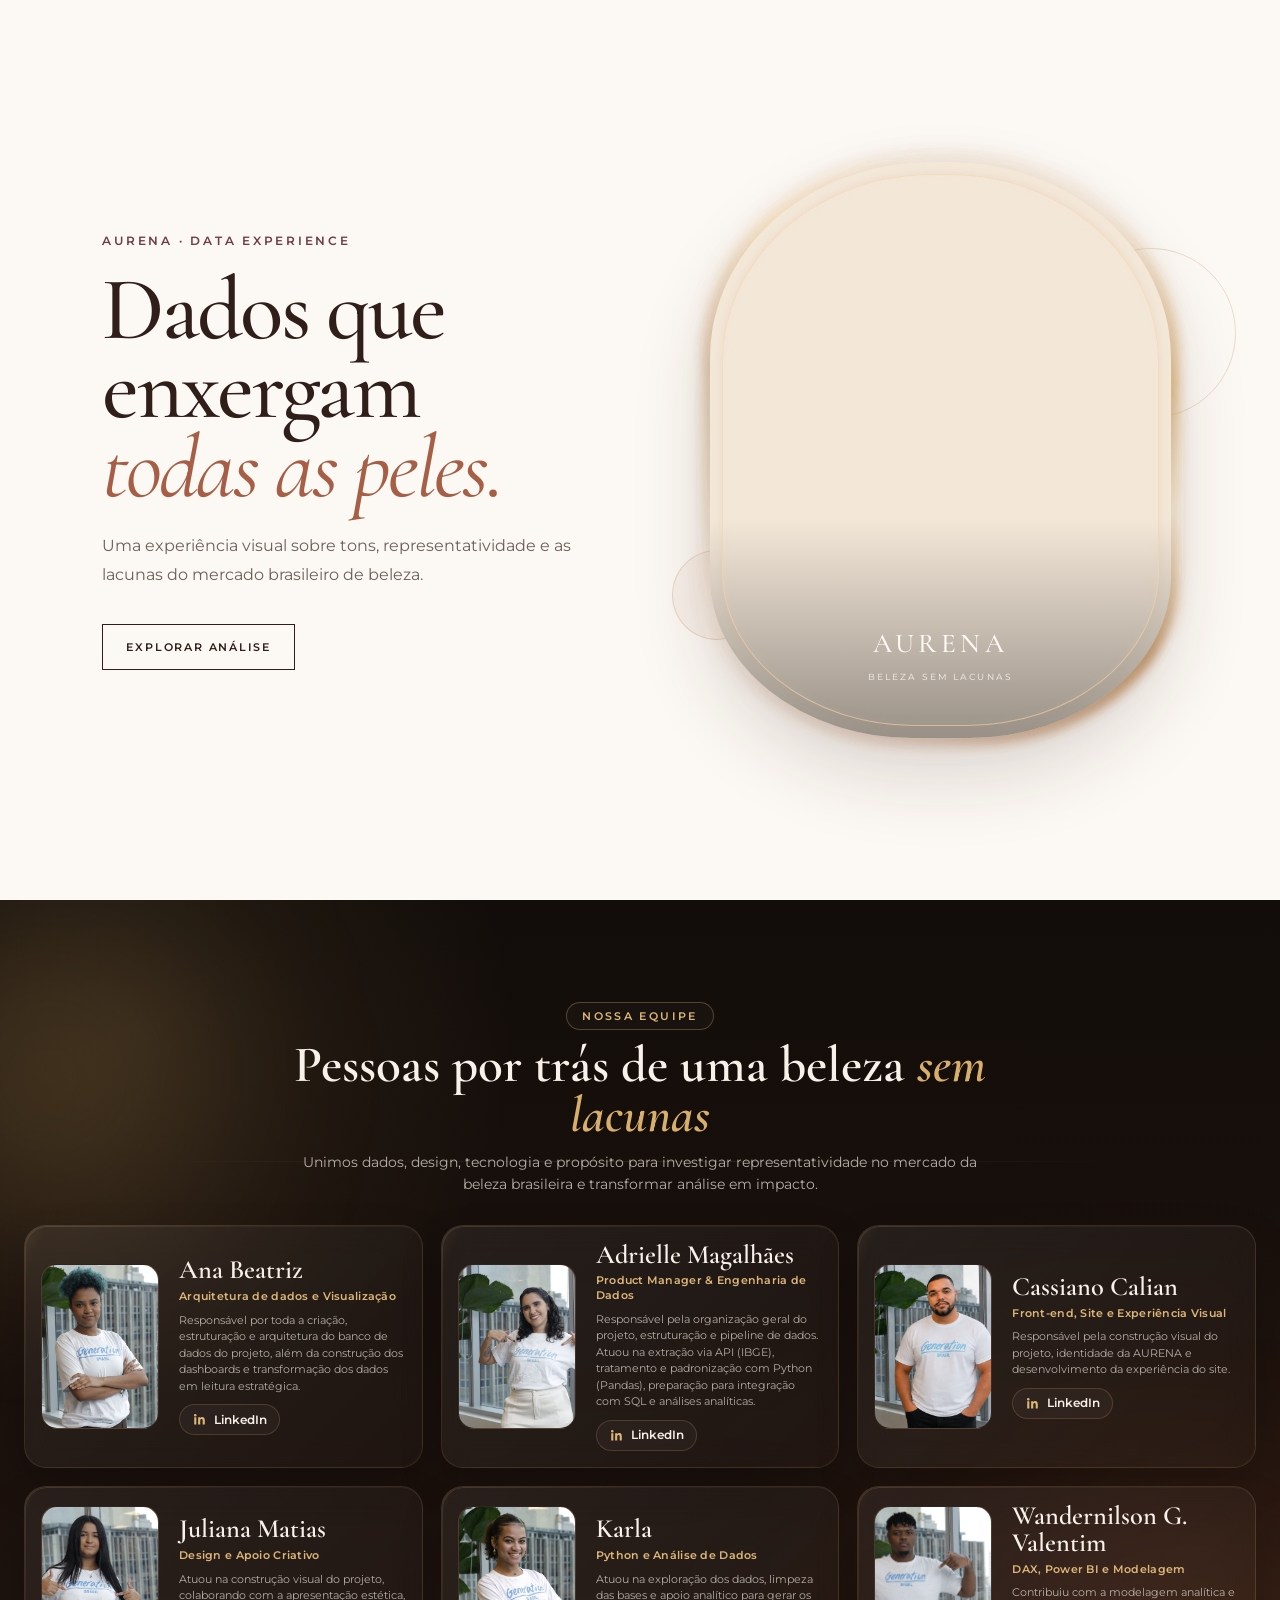
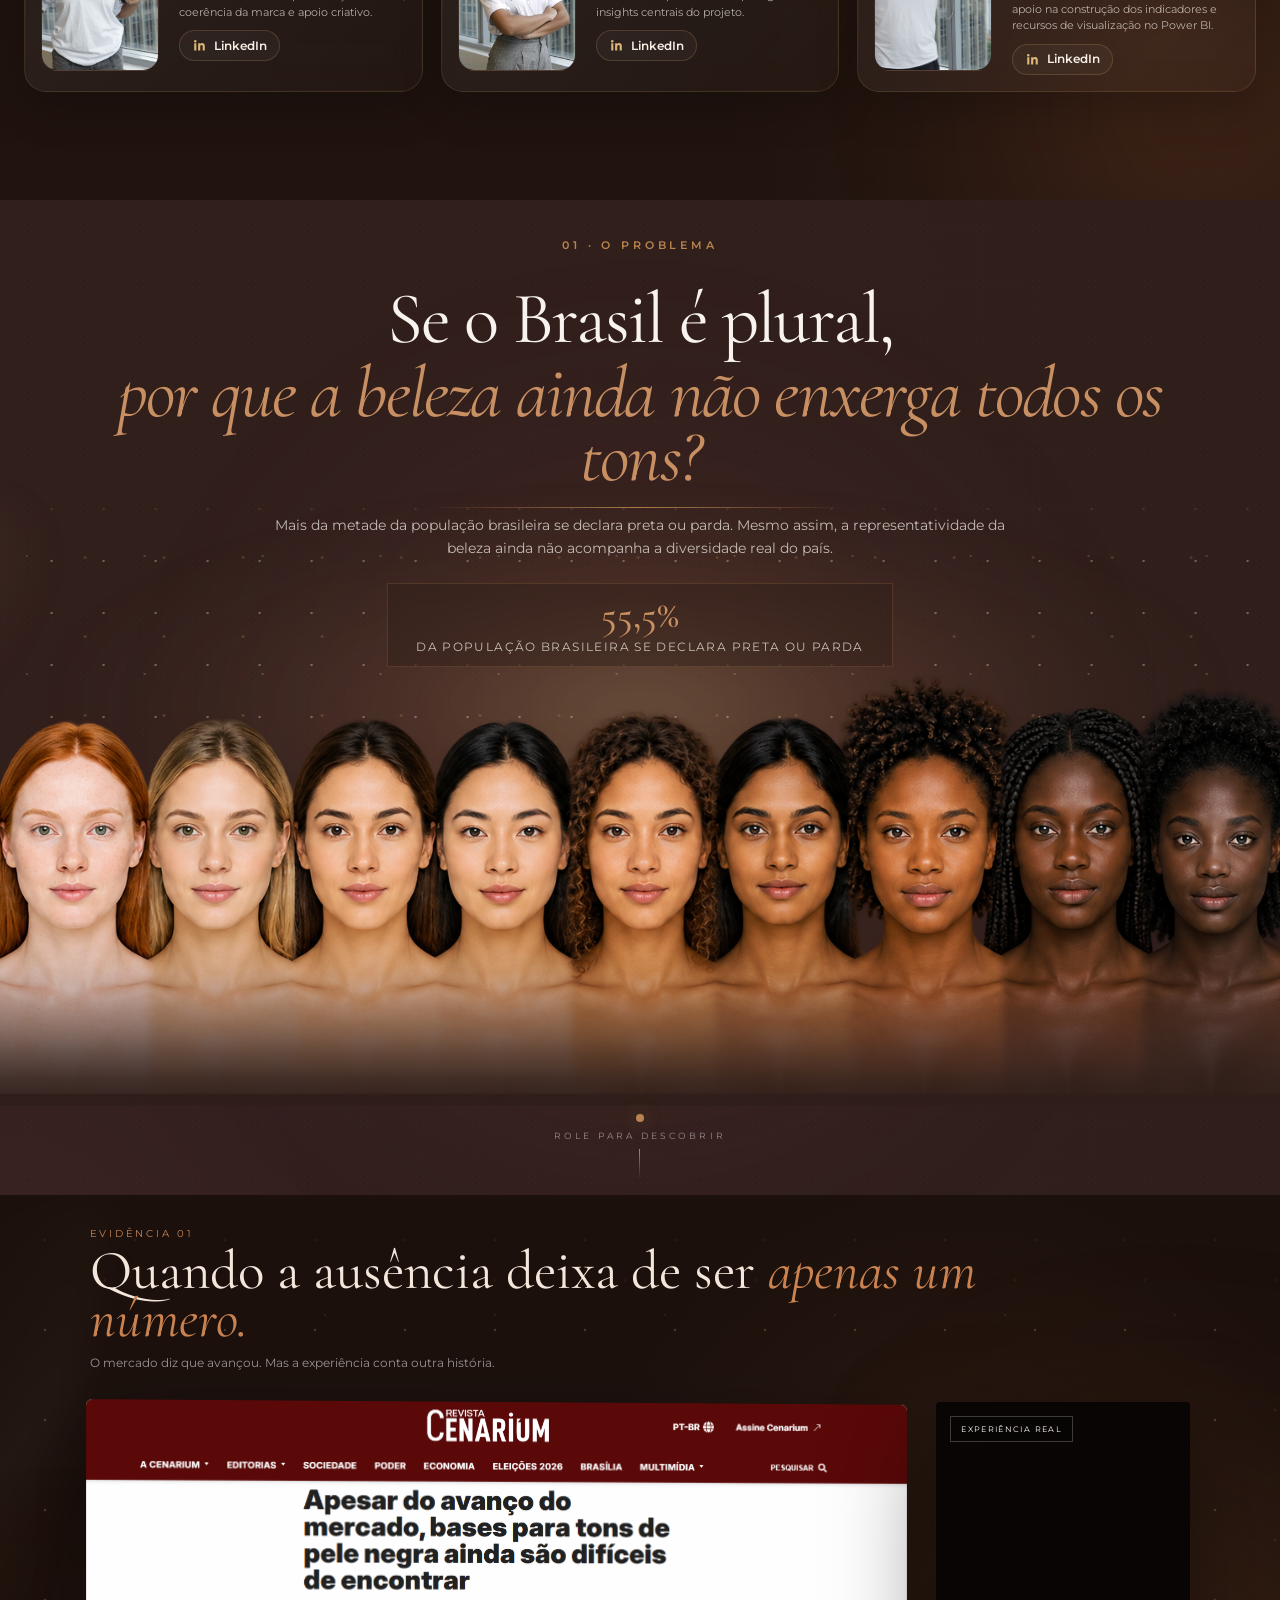
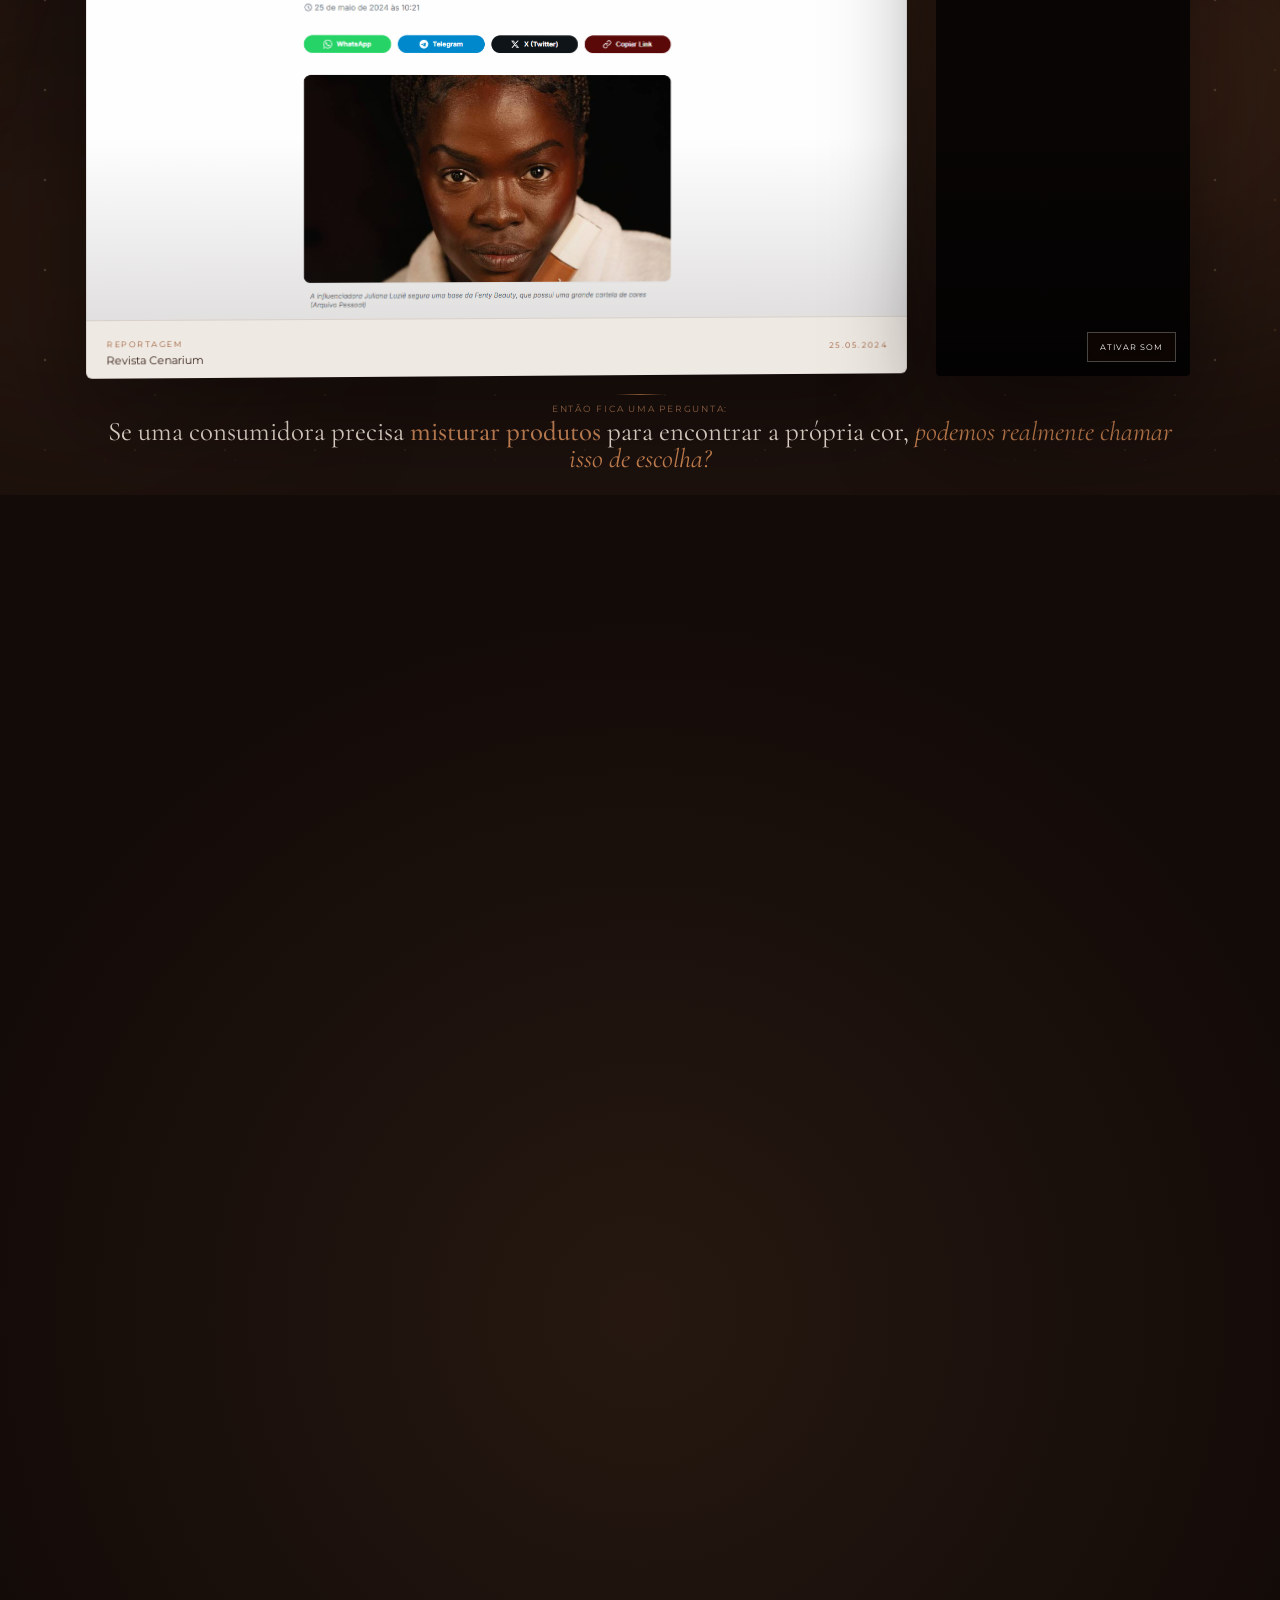
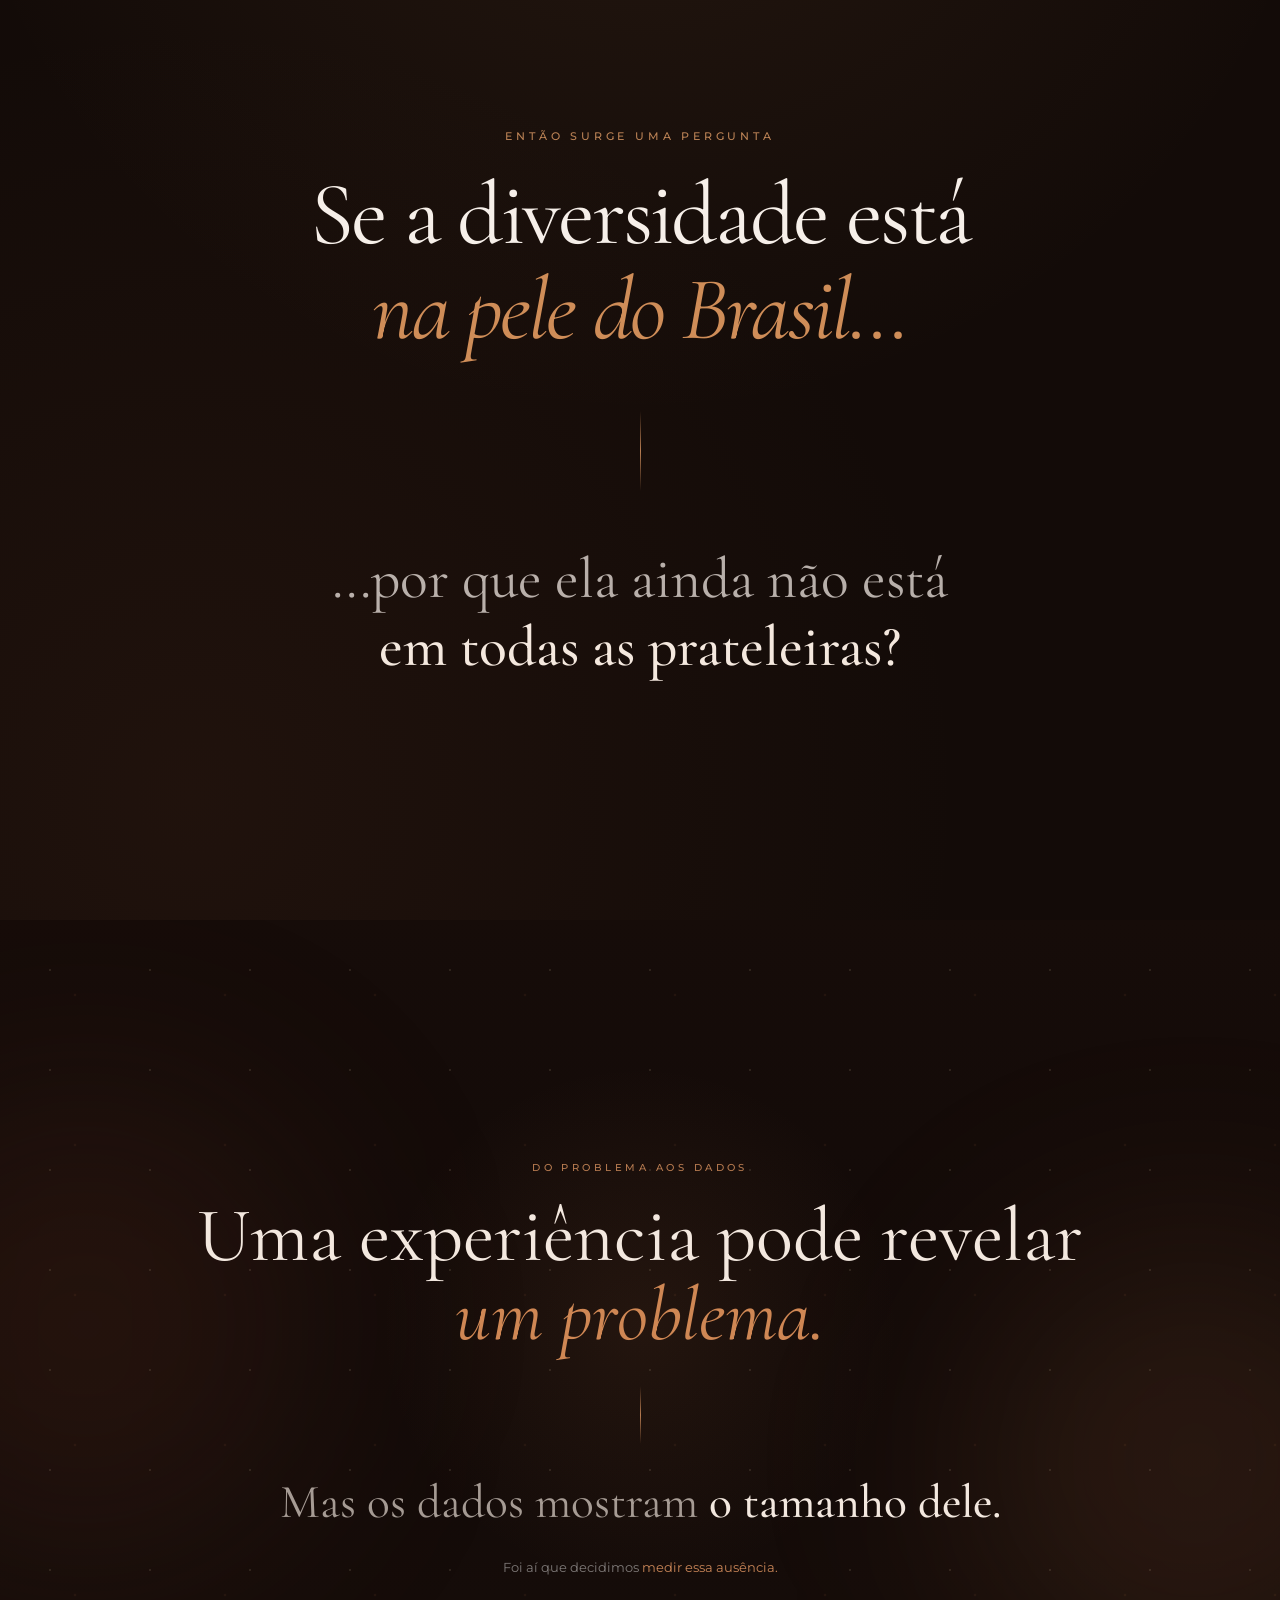
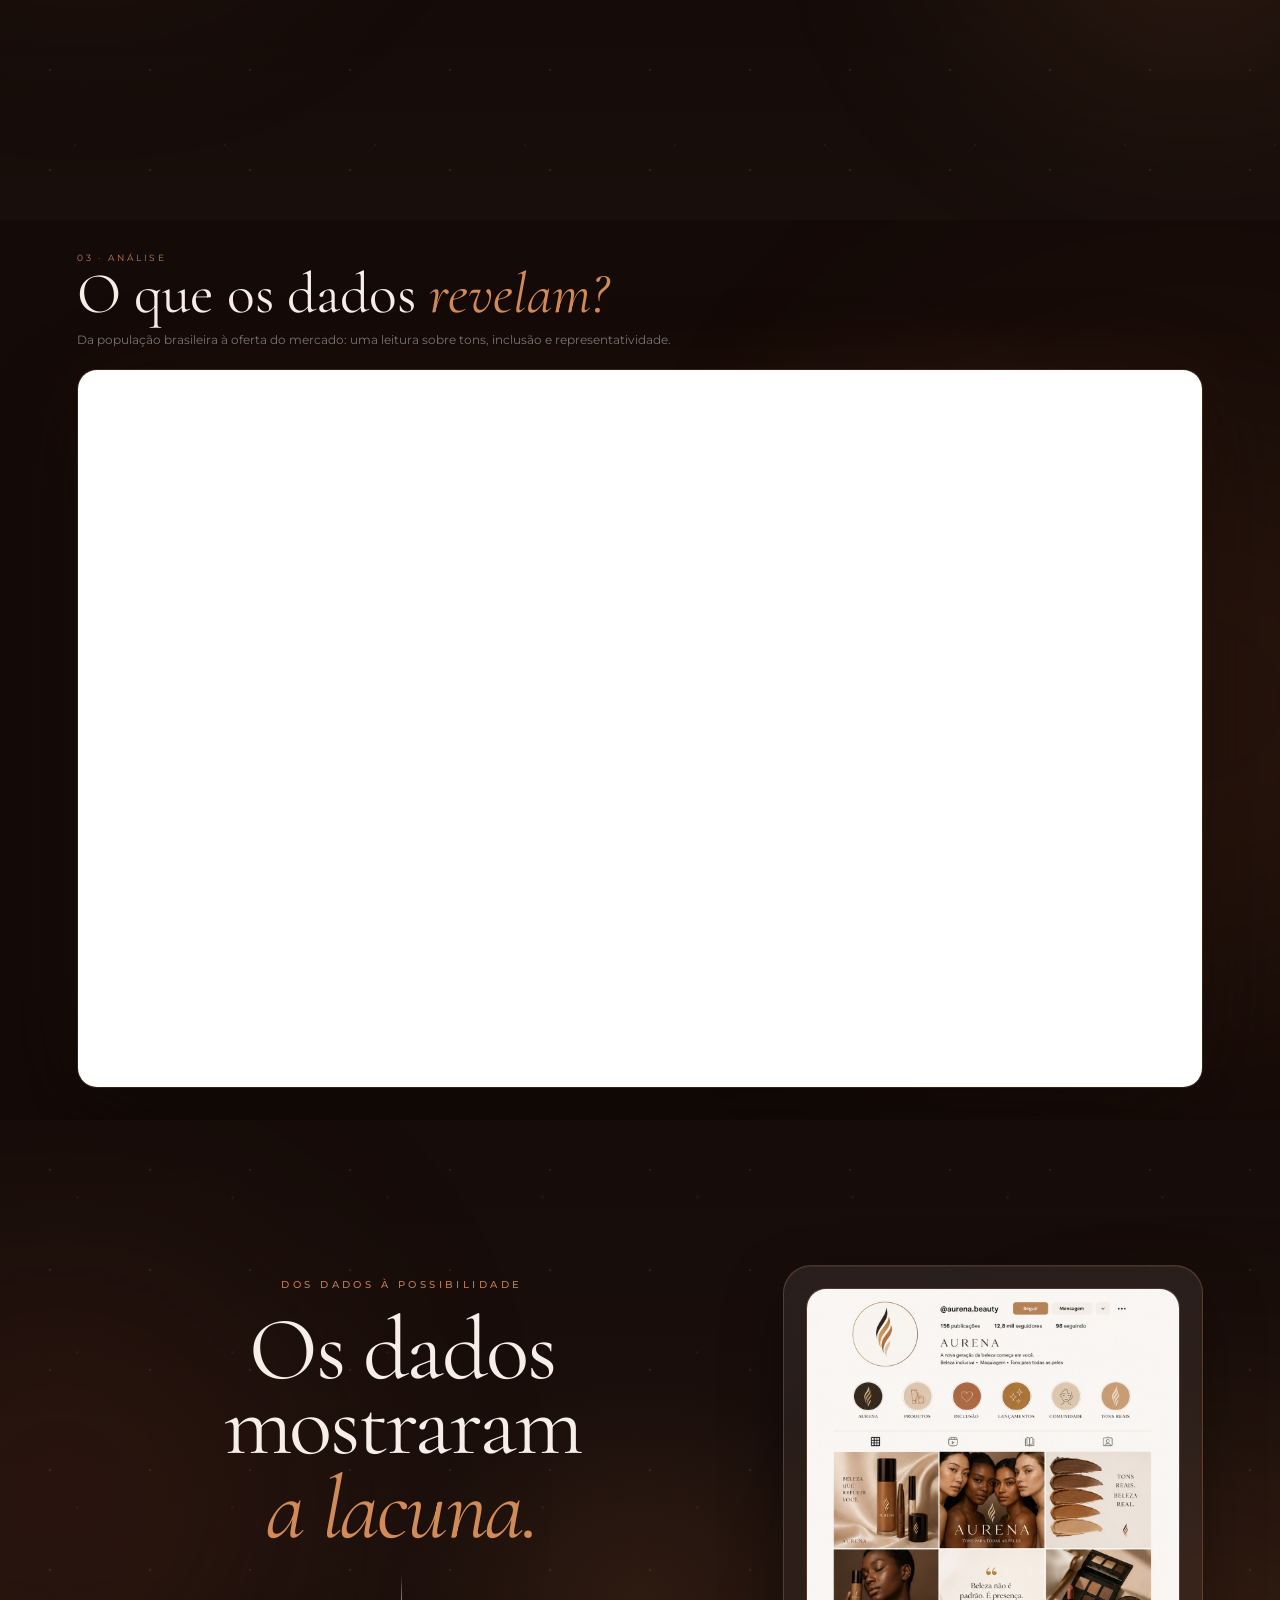
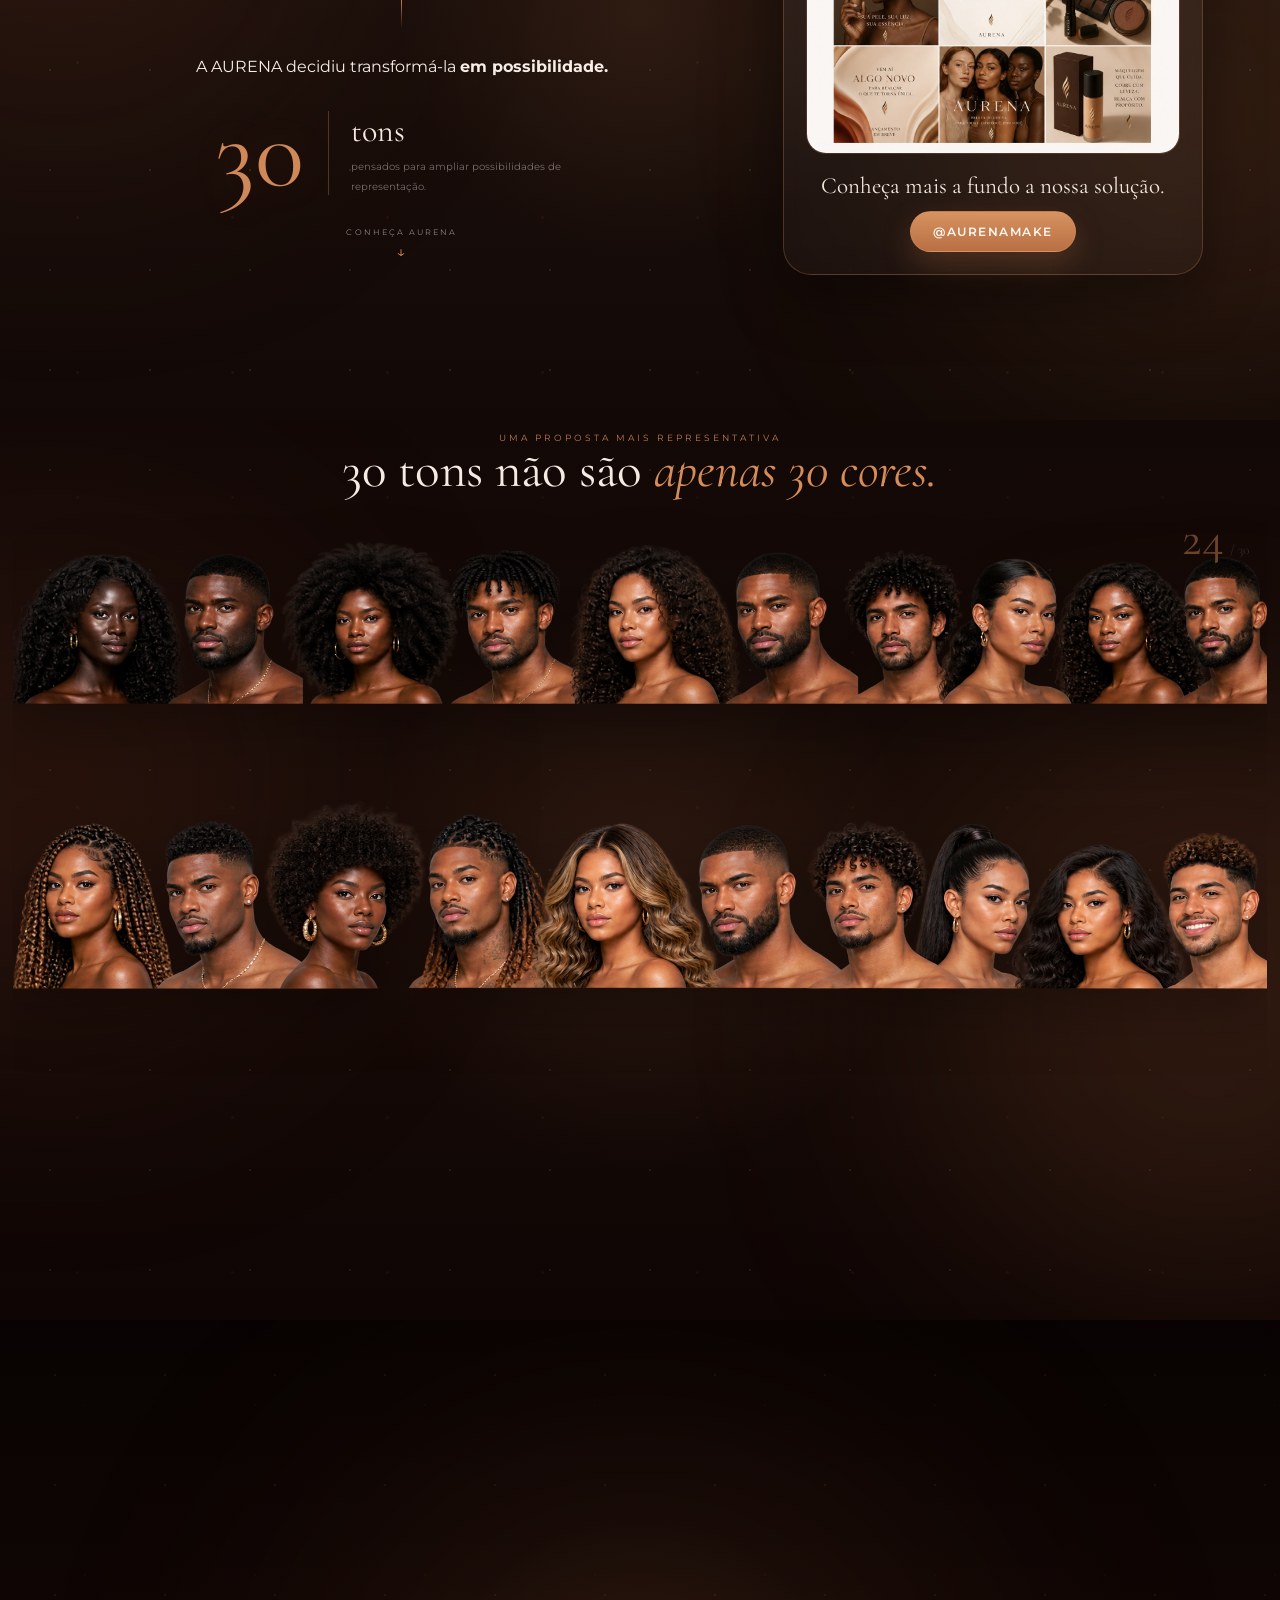
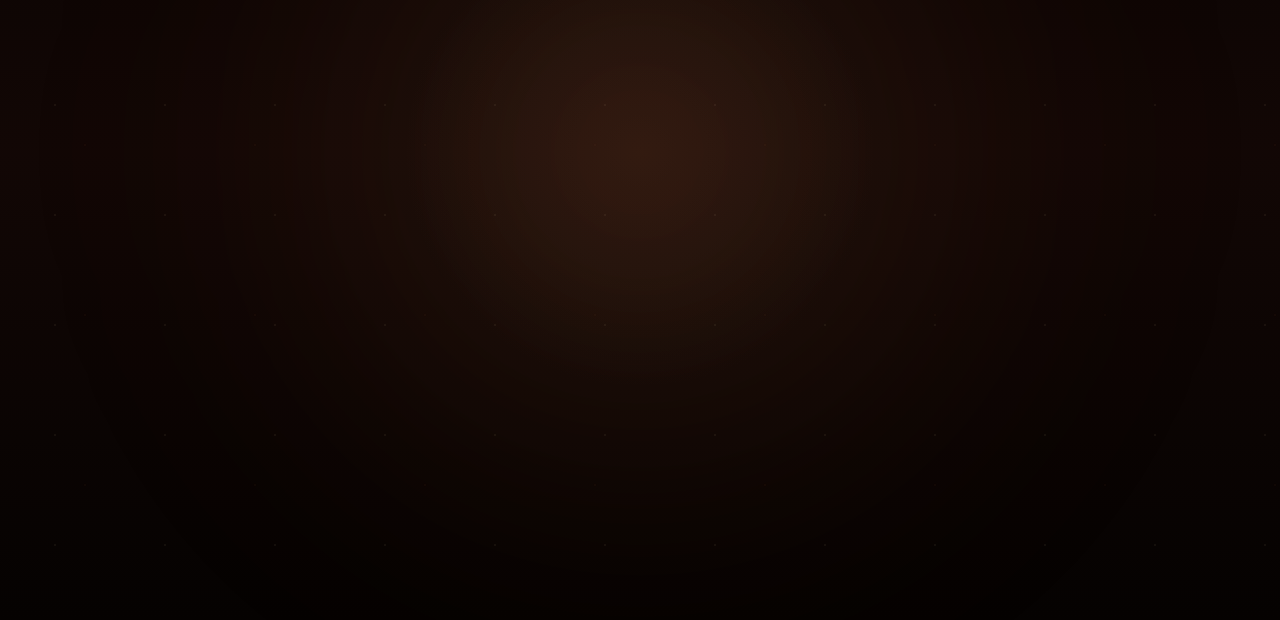
==== app/index.html @ 0f71aecf "feat: complete AURENA website with responsive layout and Power BI integration" ====
<!doctype html>
<html lang="pt-BR">
  <head>
    <meta charset="UTF-8" />
    <meta name="viewport" content="width=device-width, initial-scale=1.0" />

    <title>AURENA — Beleza sem Lacunas</title>

    <!-- FONTES -->
    <link rel="preconnect" href="https://fonts.googleapis.com" />
    <link rel="preconnect" href="https://fonts.gstatic.com" crossorigin />

    <link
      href="https://fonts.googleapis.com/css2?family=Cormorant+Garamond:wght@400;500;600;700&family=Montserrat:wght@300;400;500;600&display=swap"
      rel="stylesheet"
    />

    <!-- CSS -->
    <link rel="stylesheet" href="style.css" />
  </head>

  <body class="intro-lock">
    <!-- =========================================
       INTRODUÇÃO AURENA
       ========================================= -->

    <section class="intro" id="intro">
      <!-- Canvas responsável pelas partículas -->
      <canvas id="powderCanvas"></canvas>

      <!-- Luzes de fundo -->
      <div class="ambient ambient-one"></div>
      <div class="ambient ambient-two"></div>

      <!-- Pó compacto -->
      <div class="compact" id="compact">
        <div class="compact-ring"></div>

        <div class="powder-surface">
          <!-- Rachaduras -->
          <span class="crack crack-1"></span>
          <span class="crack crack-2"></span>
          <span class="crack crack-3"></span>
          <span class="crack crack-4"></span>
          <span class="crack crack-5"></span>
          <span class="crack crack-6"></span>
          <span class="crack crack-7"></span>
          <span class="crack crack-8"></span>
        </div>
      </div>

      <!-- Marca -->
      <div class="brand-reveal" id="brandReveal">
        <span class="brand-kicker"> BELEZA SEM LACUNAS </span>

        <h1 class="brand-name">AURENA</h1>

        <div class="brand-line"></div>

        <p class="brand-slogan">
          A nova geração da beleza começa em
          <strong>você.</strong>
        </p>
      </div>

      <!-- Texto inferior -->
      <p class="intro-hint" id="introHint">clique ou toque para revelar</p>

      <!-- Botão -->
      <button class="skip-intro" id="skipIntro" type="button">
        pular introdução
      </button>
    </section>

    <!-- =========================================
       PRÉVIA DA HOME
       ========================================= -->

    <main class="site-content">
      <section class="preview-hero">
        <!-- Texto -->
        <div class="preview-copy">
          <span class="preview-eyebrow"> AURENA · DATA EXPERIENCE </span>

          <h2>
            Dados que enxergam
            <em>todas as peles.</em>
          </h2>

          <p>
            Uma experiência visual sobre tons, representatividade e as lacunas
            do mercado brasileiro de beleza.
          </p>

          <a href="#projeto" class="preview-button"> explorar análise </a>
        </div>

        <!-- Elemento visual -->
        <!-- =========================================
     VÍDEO AURENA
========================================= -->

        <div class="aurena-video-container">
          <div class="aurena-video-frame">
            <video
              id="aurenaVideo"
              class="aurena-video"
              muted
              playsinline
              autoplay
              loop
              preload="metadata"
            >
              <source src="../assets/aurena-beauty.mp4" type="video/mp4" />
            </video>

            <!-- detalhe editorial -->

            <div class="video-gradient"></div>

            <!-- identificação discreta -->

            <div class="video-label">
              <span> AURENA </span>

              <small> BELEZA SEM LACUNAS </small>
            </div>
          </div>

          <!-- elemento decorativo -->

          <div class="video-circle video-circle-one"></div>

          <div class="video-circle video-circle-two"></div>
        </div>
      </section>

      <!-- =========================================
   EQUIPE AURENA
   ========================================= -->
      <section class="team-section" id="equipe">
        <div class="team-bg-glow team-bg-glow-1"></div>
        <div class="team-bg-glow team-bg-glow-2"></div>

        <div class="team-container">
          <div class="team-header">
            <span class="team-tag">NOSSA EQUIPE</span>
            <h2>
              Pessoas por trás de uma beleza
              <span>sem lacunas</span>
            </h2>
            <p>
              Unimos dados, design, tecnologia e propósito para investigar
              representatividade no mercado da beleza brasileira e transformar
              análise em impacto.
            </p>
          </div>

          <div class="team-grid">
            <!-- 1 -->
            <article class="team-card">
              <div class="team-photo-wrapper">
                <img
                  src="../assets/team/ana.jpg"
                  alt="Foto de Ana Beatriz"
                  class="team-photo"
                />
              </div>

              <div class="team-info">
                <h3>Ana Beatriz</h3>
                <span class="team-role"
                  >Arquitetura de dados e Visualização</span
                >
                <p>
                  Responsável por toda a criação, estruturação e arquitetura do
                  banco de dados do projeto, além da construção dos dashboards e
                  transformação dos dados em leitura estratégica.
                </p>

                <a
                  href="https://www.linkedin.com/in/anbez/"
                  target="_blank"
                  class="team-linkedin"
                >
                  <svg viewBox="0 0 24 24" aria-hidden="true">
                    <path
                      d="M6.94 8.5H3.56V20h3.38V8.5ZM5.25 3A2.06 2.06 0 0 0 3.19 5.06c0 1.13.92 2.06 2.06 2.06a2.06 2.06 0 1 0 0-4.12ZM20.44 12.74c0-3.27-1.74-4.79-4.06-4.79-1.87 0-2.71 1.03-3.18 1.75V8.5H9.81c.04.8 0 11.5 0 11.5h3.38v-6.42c0-.34.02-.68.13-.92.27-.68.88-1.38 1.9-1.38 1.34 0 1.88 1.02 1.88 2.52V20h3.38v-7.26Z"
                    />
                  </svg>
                  <span>LinkedIn</span>
                </a>
              </div>
            </article>

            <article class="team-card">
              <div class="team-photo-wrapper">
                <img
                  src="../assets/team/marcia.jpg"
                  alt="Foto de Adrielle"
                  class="team-photo"
                />
              </div>

              <div class="team-info">
                <h3>Adrielle Magalhães</h3>
                <span class="team-role"
                  >Product Manager & Engenharia de Dados</span
                >
                <p>
                  Responsável pela organização geral do projeto, estruturação e
                  pipeline de dados. Atuou na extração via API (IBGE),
                  tratamento e padronização com Python (Pandas), preparação para
                  integração com SQL e análises analíticas.
                </p>

                <a
                  href="https://www.linkedin.com/in/adriellermagalhaes/"
                  target="_blank"
                  class="team-linkedin"
                >
                  <svg viewBox="0 0 24 24" aria-hidden="true">
                    <path
                      d="M6.94 8.5H3.56V20h3.38V8.5ZM5.25 3A2.06 2.06 0 0 0 3.19 5.06c0 1.13.92 2.06 2.06 2.06a2.06 2.06 0 1 0 0-4.12ZM20.44 12.74c0-3.27-1.74-4.79-4.06-4.79-1.87 0-2.71 1.03-3.18 1.75V8.5H9.81c.04.8 0 11.5 0 11.5h3.38v-6.42c0-.34.02-.68.13-.92.27-.68.88-1.38 1.9-1.38 1.34 0 1.88 1.02 1.88 2.52V20h3.38v-7.26Z"
                    />
                  </svg>
                  <span>LinkedIn</span>
                </a>
              </div>
            </article>

            <!-- 2 -->
            <article class="team-card">
              <div class="team-photo-wrapper">
                <img
                  src="../assets/team/cassiano.jpg"
                  alt="Foto de Cassiano "
                  class="team-photo"
                />
              </div>

              <div class="team-info">
                <h3>Cassiano Calian</h3>
                <span class="team-role"
                  >Front-end, Site e Experiência Visual</span
                >
                <p>
                  Responsável pela construção visual do projeto, identidade da
                  AURENA e desenvolvimento da experiência do site.
                </p>

                <a
                  href="https://www.linkedin.com/in/cassianocalian/"
                  target="_blank"
                  class="team-linkedin"
                >
                  <svg viewBox="0 0 24 24" aria-hidden="true">
                    <path
                      d="M6.94 8.5H3.56V20h3.38V8.5ZM5.25 3A2.06 2.06 0 0 0 3.19 5.06c0 1.13.92 2.06 2.06 2.06a2.06 2.06 0 1 0 0-4.12ZM20.44 12.74c0-3.27-1.74-4.79-4.06-4.79-1.87 0-2.71 1.03-3.18 1.75V8.5H9.81c.04.8 0 11.5 0 11.5h3.38v-6.42c0-.34.02-.68.13-.92.27-.68.88-1.38 1.9-1.38 1.34 0 1.88 1.02 1.88 2.52V20h3.38v-7.26Z"
                    />
                  </svg>
                  <span>LinkedIn</span>
                </a>
              </div>
            </article>

            <!-- 4 -->
            <article class="team-card">
              <div class="team-photo-wrapper">
                <img
                  src="../assets/team/juliana.jpg"
                  alt="Foto de Juliana"
                  class="team-photo"
                />
              </div>

              <div class="team-info">
                <h3>Juliana Matias</h3>
                <span class="team-role">Design e Apoio Criativo</span>
                <p>
                  Atuou na construção visual do projeto, colaborando com a
                  apresentação estética, coerência da marca e apoio criativo.
                </p>

                <a
                  href="https://www.linkedin.com/in/juliana-matias/"
                  target="_blank"
                  class="team-linkedin"
                >
                  <svg viewBox="0 0 24 24" aria-hidden="true">
                    <path
                      d="M6.94 8.5H3.56V20h3.38V8.5ZM5.25 3A2.06 2.06 0 0 0 3.19 5.06c0 1.13.92 2.06 2.06 2.06a2.06 2.06 0 1 0 0-4.12ZM20.44 12.74c0-3.27-1.74-4.79-4.06-4.79-1.87 0-2.71 1.03-3.18 1.75V8.5H9.81c.04.8 0 11.5 0 11.5h3.38v-6.42c0-.34.02-.68.13-.92.27-.68.88-1.38 1.9-1.38 1.34 0 1.88 1.02 1.88 2.52V20h3.38v-7.26Z"
                    />
                  </svg>
                  <span>LinkedIn</span>
                </a>
              </div>
            </article>

            <!-- 5 -->
            <article class="team-card">
              <div class="team-photo-wrapper">
                <img
                  src="../assets/team/karla.jpg"
                  alt="Foto de Karla"
                  class="team-photo"
                />
              </div>

              <div class="team-info">
                <h3>Karla</h3>
                <span class="team-role">Python e Análise de Dados</span>
                <p>
                  Atuou na exploração dos dados, limpeza das bases e apoio
                  analítico para gerar os insights centrais do projeto.
                </p>

                <a
                  href="https://www.linkedin.com/in/karla-maria-m-b86157215/"
                  target="_blank"
                  class="team-linkedin"
                >
                  <svg viewBox="0 0 24 24" aria-hidden="true">
                    <path
                      d="M6.94 8.5H3.56V20h3.38V8.5ZM5.25 3A2.06 2.06 0 0 0 3.19 5.06c0 1.13.92 2.06 2.06 2.06a2.06 2.06 0 1 0 0-4.12ZM20.44 12.74c0-3.27-1.74-4.79-4.06-4.79-1.87 0-2.71 1.03-3.18 1.75V8.5H9.81c.04.8 0 11.5 0 11.5h3.38v-6.42c0-.34.02-.68.13-.92.27-.68.88-1.38 1.9-1.38 1.34 0 1.88 1.02 1.88 2.52V20h3.38v-7.26Z"
                    />
                  </svg>
                  <span>LinkedIn</span>
                </a>
              </div>
            </article>

            <!-- 6 -->
            <article class="team-card">
              <div class="team-photo-wrapper">
                <img
                  src="../assets/team/wandernilson.jpg"
                  alt="Foto de Wandernilson"
                  class="team-photo"
                />
              </div>

              <div class="team-info">
                <h3>Wandernilson G. Valentim</h3>
                <span class="team-role">DAX, Power BI e Modelagem</span>
                <p>
                  Contribuiu com a modelagem analítica e apoio na construção dos
                  indicadores e recursos de visualização no Power BI.
                </p>

                <a
                  href="https://www.linkedin.com/in/wandernilsongv/"
                  target="_blank"
                  class="team-linkedin"
                >
                  <svg viewBox="0 0 24 24" aria-hidden="true">
                    <path
                      d="M6.94 8.5H3.56V20h3.38V8.5ZM5.25 3A2.06 2.06 0 0 0 3.19 5.06c0 1.13.92 2.06 2.06 2.06a2.06 2.06 0 1 0 0-4.12ZM20.44 12.74c0-3.27-1.74-4.79-4.06-4.79-1.87 0-2.71 1.03-3.18 1.75V8.5H9.81c.04.8 0 11.5 0 11.5h3.38v-6.42c0-.34.02-.68.13-.92.27-.68.88-1.38 1.9-1.38 1.34 0 1.88 1.02 1.88 2.52V20h3.38v-7.26Z"
                    />
                  </svg>
                  <span>LinkedIn</span>
                </a>
              </div>
            </article>
          </div>
        </div>
      </section>

      <!-- =====================================================
     O PROBLEMA
===================================================== -->

      <section class="problem-section" id="projeto">
        <!-- luzes decorativas -->
        <div class="problem-light problem-light-one"></div>
        <div class="problem-light problem-light-two"></div>

        <!-- primeira tela -->
        <div class="problem-intro reveal-problem">
          <span class="problem-eyebrow"> 01 · O PROBLEMA </span>

          <h2 class="problem-question">
            Se o Brasil é plural,
            <em>por que a beleza ainda não enxerga todos os tons?</em>
          </h2>

          <p class="problem-description">
            Mais da metade da população brasileira se declara preta ou parda.
            Mesmo assim, a representatividade da beleza ainda não acompanha a
            diversidade real do país.
          </p>

          <div class="problem-mini-stat hero-55-card">
            <strong>55,5%</strong>
            <span>da população brasileira se declara preta ou parda</span>
          </div>
          <div class="problem-people">
            <!-- AURA DOURADA ATRÁS DAS MODELOS -->
            <div class="people-luxury-aura" aria-hidden="true"></div>

            <!-- PARTÍCULAS DE PÓ DE MAQUIAGEM -->
            <div class="people-makeup-dust" aria-hidden="true"></div>

            <img
              src="../assets/diversidade-mulheres.png"
              alt="Diversidade de tons de pele"
            />

            <div class="problem-people-fade" aria-hidden="true"></div>
          </div>

          <div class="scroll-indicator">
            <span>ROLE PARA DESCOBRIR</span>

            <div class="scroll-line"></div>
          </div>
        </div>

        <!-- =====================================================
     EVIDÊNCIA - REPORTAGEM + VÍDEO
====================================================== -->

        <section class="evidencia" id="evidencia">
          <div class="evidencia-luz evidencia-luz-1"></div>
          <div class="evidencia-luz evidencia-luz-2"></div>
          <div class="evidencia-powder" aria-hidden="true"></div>
          <div class="evidencia-shimmer" aria-hidden="true"></div>

          <div class="evidencia-container">
            <!-- CABEÇALHO -->
            <header class="evidencia-header evidencia-reveal">
              <span class="evidencia-numero"> EVIDÊNCIA 01 </span>

              <h2>
                Quando a ausência deixa de ser
                <span>apenas um número.</span>
              </h2>

              <p>
                O mercado diz que avançou. Mas a experiência conta outra
                história.
              </p>
            </header>

            <!-- CONTEÚDO PRINCIPAL -->
            <div class="evidencia-grid evidencia-reveal">
              <!-- REPORTAGEM -->
              <a
                class="reportagem-card"
                href="https://revistacenarium.com.br/apesar-do-avanco-do-mercado-bases-para-tons-de-pele-negra-ainda-sao-dificeis-de-encontrar/"
                target="_blank"
                rel="noopener noreferrer"
              >
                <div class="reportagem-imagem">
                  <img
                    src="../assets/reportagem-cenarium.webp"
                    alt="Reportagem sobre dificuldade em encontrar bases para tons de pele negra"
                  />

                  <div class="reportagem-overlay"></div>
                </div>

                <div class="reportagem-info">
                  <div>
                    <span>REPORTAGEM</span>

                    <p>Revista Cenarium</p>
                  </div>

                  <span class="reportagem-data"> 25.05.2024 </span>
                </div>
              </a>

              <!-- VÍDEO -->
              <div class="video-evidencia-card">
                <video
                  id="videoEvidencia"
                  muted
                  playsinline
                  loop
                  preload="metadata"
                >
                  <source
                    src="../assets/reel-youthforia.mp4"
                    type="video/mp4"
                  />
                </video>

                <div class="video-etiqueta">EXPERIÊNCIA REAL</div>

                <button class="video-som" id="videoSom" type="button">
                  ATIVAR SOM
                </button>
              </div>
            </div>

            <!-- FRASE IMPACTO -->
            <div class="evidencia-impacto evidencia-reveal">
              <div class="linha-impacto"></div>

              <p class="impacto-pequeno">Então fica uma pergunta:</p>

              <blockquote>
                Se uma consumidora precisa
                <strong>misturar produtos</strong>
                para encontrar a própria cor,

                <span> podemos realmente chamar isso de escolha? </span>
              </blockquote>
            </div>
          </div>
        </section>

        <!-- ==================================================
     AURENA — DO CENSO AO MERCADO
================================================== -->

        <section class="aurena-story" id="aurenaStory">
          <!-- ==========================================
         01 — PERGUNTA ANTES DO VÍDEO
    =========================================== -->
          <!--

          *<div class="aurena-story__intro">
            <span class="aurena-story__eyebrow">
              DADOS QUE CONTAM UMA HISTÓRIA
            </span>

            <h2>
              Mas o que esses
              <strong>55,5%</strong>
              realmente representam?
            </h2>

            <p>
              Antes de olhar para o mercado, precisamos olhar para o Brasil.
            </p>
          </div>

          <!-- ==========================================
         02 — VÍDEO OFICIAL IBGE
         COMEÇA: 0:23
         TERMINA: 0:44
    =========================================== -->

          <div class="aurena-story__video-area">
            <div class="aurena-story__video-glow"></div>

            <div class="aurena-story__video">
              <video
                id="videoIbge"
                class="video-ibge"
                muted
                playsinline
                preload="auto"
                loop
              >
                <source
                  src="../assets/ibge-136-cores-trecho.mp4"
                  type="video/mp4"
                />

                Seu navegador não suporta reprodução de vídeo.
              </video>
            </div>

            <div class="aurena-story__source">
              <span></span>

              REPORTAGEM · SP1 / G1 · DADOS DO IBGE

              <span></span>
            </div>
          </div>

          <!-- ==========================================
         03 — PERGUNTA DE IMPACTO
    =========================================== -->

          <div class="aurena-story__impact">
            <span class="aurena-story__eyebrow">
              ENTÃO SURGE UMA PERGUNTA
            </span>

            <h2>
              Se a diversidade está
              <em>na pele do Brasil...</em>
            </h2>

            <div class="aurena-story__line"></div>

            <h3>
              ...por que ela ainda não está
              <strong>em todas as prateleiras?</strong>
            </h3>
          </div>

          <!-- =====================================================
     AURENA — TRANSIÇÃO PARA OS DADOS
===================================================== -->

          <section class="data-transition" id="dataTransition">
            <div class="data-transition-glow data-transition-glow-1"></div>
            <div class="data-transition-glow data-transition-glow-2"></div>

            <div class="data-transition-powder"></div>

            <div class="data-transition-content">
              <span class="data-transition-eyebrow">
                DO PROBLEMA AOS DADOS
              </span>

              <h2>
                Uma experiência pode revelar
                <em>um problema.</em>
              </h2>

              <div class="data-transition-line"></div>

              <h3>
                Mas os dados mostram
                <strong>o tamanho dele.</strong>
              </h3>

              <p>
                Foi aí que decidimos
                <span>medir essa ausência.</span>
              </p>
            </div>
          </section>
        </section>

        <!-- =====================================================
             AURENA — POWER BI
        ===================================================== -->

        <section class="powerbi-section" id="powerbi">
          <div class="powerbi-glow"></div>

          <div class="powerbi-container">
            <header class="powerbi-header">
              <span> 03 · ANÁLISE </span>

              <h2>
                O que os dados
                <em>revelam?</em>
              </h2>

              <p>
                Da população brasileira à oferta do mercado: uma leitura sobre
                tons, inclusão e representatividade.
              </p>
            </header>

            <div class="powerbi-frame">
              <iframe
                class="powerbi-iframe"
                title="AURENA — Dashboard Interativo"
                src="https://app.powerbi.com/view?r=eyJrIjoiNDg3NWFkZDEtMTcyMS00ZDdkLWEwNDUtY2I1MTg0NTg1MWFkIiwidCI6Ijk1YjQ3NzJiLWViYjYtNGQ4Ni1hNDE2LTEzYTIwMWVhMGM1ZCJ9&pageName=2a7285688c053e726405"
                frameborder="0"
                allowfullscreen="true"
                loading="lazy"
              >
              </iframe>
            </div>
          </div>
        </section>

        <!-- =====================================================
     AURENA — DOS DADOS À POSSIBILIDADE
===================================================== -->

        <section class="aurena-solution-final" id="solucaoFinal">
          <div class="solution-final-glow solution-final-glow-left"></div>
          <div class="solution-final-glow solution-final-glow-right"></div>

          <div class="solution-final-powder" aria-hidden="true"></div>

          <div class="solution-final-content final-reveal">
            <div class="solution-final-layout">
              <!-- TEXTO PRINCIPAL -->
              <div class="solution-final-main">
                <span class="solution-final-eyebrow">
                  DOS DADOS À POSSIBILIDADE
                </span>

                <h2>
                  Os dados mostraram
                  <em>a lacuna.</em>
                </h2>

                <div class="solution-final-line"></div>

                <p>
                  A AURENA decidiu transformá-la
                  <strong>em possibilidade.</strong>
                </p>

                <div class="solution-number">
                  <span class="solution-number-value">30</span>

                  <div class="solution-number-copy">
                    <strong>tons</strong>
                    <span>
                      pensados para ampliar possibilidades de representação.
                    </span>
                  </div>
                </div>

                <a
                  href="https://www.instagram.com/aurenamake/"
                  target="_blank"
                  rel="noopener noreferrer"
                  class="solution-scroll"
                >
                  <span>CONHEÇA AURENA</span>
                  <div>↓</div>
                </a>
              </div>

              <!-- CARD DO INSTAGRAM -->
              <aside class="solution-instagram-card">
                <div class="solution-instagram-image">
                  <img
                    src="../assets/instagram.png"
                    alt="Instagram da AURENA"
                  />
                </div>

                <p class="solution-instagram-text">
                  Conheça mais a fundo a nossa solução.
                </p>

                <a
                  href="https://www.instagram.com/aurenamake/"
                  target="_blank"
                  rel="noopener noreferrer"
                  class="solution-instagram-handle"
                >
                  @aurenamake
                </a>
              </aside>
            </div>
          </div>
        </section>

        <!-- =====================================================
     AURENA — 30 TONS · REVELAÇÃO EM 3 ATOS
===================================================== -->

        <section class="representation-epic" id="representationEpic">
          <!-- FUNDO -->
          <div class="representation-epic-glow epic-glow-left"></div>
          <div class="representation-epic-glow epic-glow-right"></div>

          <div class="representation-epic-powder" aria-hidden="true"></div>

          <div class="representation-epic-content">
            <!-- TÍTULO -->

            <header class="representation-epic-header">
              <span> UMA PROPOSTA MAIS REPRESENTATIVA </span>

              <h2>
                30 tons não são
                <em>apenas 30 cores.</em>
              </h2>
            </header>

            <!-- PALCO -->

            <div class="representation-stage">
              <div class="representation-stage-glow" aria-hidden="true"></div>

              <div class="representation-sweep" aria-hidden="true"></div>

              <!-- CONTADOR -->

              <div class="representation-counter">
                <strong id="representationCounter"> 0 </strong>

                <span>/ 30</span>
              </div>

              <!-- GRUPO 01 -->

              <div class="representation-row row-01">
                <img
                  src="../assets/aurena-grupo-01.png"
                  alt="Primeiro grupo de tons AURENA"
                  class="representation-group representation-group-01"
                />
              </div>

              <!-- GRUPO 02 -->

              <div class="representation-row row-02">
                <img
                  src="../assets/aurena-grupo-02.png"
                  alt="Segundo grupo de tons AURENA"
                  class="representation-group representation-group-02"
                />
              </div>

              <!-- GRUPO 03 -->

              <div class="representation-row row-03">
                <img
                  src="../assets/aurena-grupo-03.png"
                  alt="Terceiro grupo de tons AURENA"
                  class="representation-group representation-group-03"
                />
              </div>
            </div>

            <!-- FRASE FINAL -->

            <div class="representation-impact">
              <span></span>

              <p>
                São 30 possibilidades
                <strong> de alguém se reconhecer. </strong>
              </p>

              <span></span>
            </div>
          </div>
        </section>

        <!-- =====================================================
     AURENA — MANIFESTO FINAL CINEMATOGRÁFICO
===================================================== -->

        <section class="aurena-manifesto-final" id="manifestoFinal">
          <!-- CORTINAS DE ABERTURA -->
          <div class="manifesto-curtain manifesto-curtain-left"></div>
          <div class="manifesto-curtain manifesto-curtain-right"></div>

          <!-- GRANDE NÚMERO AO FUNDO -->
          <div class="manifesto-ghost-number" aria-hidden="true">30</div>

          <!-- HALO CENTRAL -->
          <div class="manifesto-cinematic-halo" aria-hidden="true"></div>

          <!-- PÓ / TEXTURA -->
          <div class="manifesto-final-powder" aria-hidden="true"></div>

          <!-- FLASH DE LUZ FINAL -->
          <div class="manifesto-final-flash" aria-hidden="true"></div>

          <!-- CONTEÚDO -->
          <div class="manifesto-final-content">
            <!-- ATO 1 -->
            <div class="manifesto-act manifesto-act-01">
              <span class="manifesto-final-eyebrow"> UMA ÚLTIMA PERGUNTA </span>

              <h2 class="manifesto-question">
                <span>Quantos tons são suficientes</span>
                <em>para representar o Brasil?</em>
              </h2>
            </div>

            <!-- ATO 2 -->
            <div class="manifesto-act manifesto-act-02">
              <div class="manifesto-thin-line"></div>

              <p>
                Talvez a resposta
                <span>não esteja em um número.</span>
              </p>
            </div>

            <!-- ATO 3 -->
            <div class="manifesto-act manifesto-act-03">
              <span class="manifesto-small-word"> TALVEZ ESTEJA EM </span>

              <h3>
                não deixar
                <strong>ninguém de fora.</strong>
              </h3>

              <div class="manifesto-answer-line"></div>
            </div>

            <!-- ATO 4 — MARCA -->
            <div class="manifesto-brand-final manifesto-act manifesto-act-04">
              <div class="manifesto-brand-symbol">
                <span></span>
              </div>

              <h4 aria-label="AURENA">
                <span>A</span>
                <span>U</span>
                <span>R</span>
                <span>E</span>
                <span>N</span>
                <span>A</span>
              </h4>

              <p>BELEZA SEM LACUNAS</p>
            </div>
          </div>
        </section>
      </section>
    </main>
    <script src="script.js"></script>
  </body>
</html>
---- app/style.css ----
/* =========================================
   AURENA — STYLE.CSS LIMPO
   Versão revisada sem CSS obsoleto/redundante
   Mantém o comportamento visual atual
========================================= */

:root {
  --espresso: #2f1e1a;
  --bronze: #b8844f;
  --terracotta: #a65f46;
  --caramel: #c78f62;
  --cream: #f3e7d8;
  --off-white: #fcf8f3;
  --wine: #6f3b46;
  --soft-black: #1c1817;
  --serif: "Cormorant Garamond", Georgia, serif;
  --sans: "Montserrat", Arial, sans-serif;
}

* {
  box-sizing: border-box;
}

html {
  scroll-behavior: smooth;
}

body {
  margin: 0;
  background: var(--off-white);
  color: var(--espresso);
  font-family: var(--sans);
}

body.intro-lock {
  overflow: hidden;
}

.intro {
  position: fixed;
  inset: 0;
  z-index: 9999;
  overflow: hidden;
  display: grid;
  place-items: center;
  background:
    radial-gradient(
      circle at 50% 45%,
      rgba(184, 132, 79, 0.08),
      transparent 28%
    ),
    linear-gradient(145deg, #211815 0%, var(--soft-black) 45%, #120f0e 100%);
  color: var(--off-white);
  isolation: isolate;
}

.intro::before {
  content: "";
  position: absolute;
  inset: 0;
  z-index: -2;
  background-image: radial-gradient(
    rgba(252, 248, 243, 0.055) 0.7px,
    transparent 0.7px
  );
  background-size: 7px 7px;
  opacity: 0.5;
}

.intro.is-leaving {
  pointer-events: none;
  animation: introExit 0.8s cubic-bezier(0.72, 0, 0.2, 1) forwards;
}

@keyframes introExit {
  0% {
    opacity: 1;
    clip-path: circle(145% at 50% 50%);
  }

  55% {
    opacity: 1;
  }

  100% {
    opacity: 0;
    clip-path: circle(0% at 50% 50%);
    visibility: hidden;
  }
}

#powderCanvas {
  position: absolute;
  inset: 0;
  width: 100%;
  height: 100%;
  z-index: 5;
  pointer-events: none;
}

.ambient {
  position: absolute;
  width: 42vw;
  aspect-ratio: 1;
  border-radius: 50%;
  filter: blur(100px);
  opacity: 0.1;
  pointer-events: none;
}

.ambient-one {
  background: var(--wine);
  left: -20vw;
  top: -18vw;
}

.ambient-two {
  background: var(--bronze);
  right: -22vw;
  bottom: -22vw;
}

.compact {
  position: absolute;
  left: 50%;
  top: 50%;
  z-index: 4;
  width: min(34vw, 300px);
  aspect-ratio: 1;
  transform: translate(-50%, -50%) scale(0.42);
  opacity: 0;
  border-radius: 50%;
  animation: compactEnter 1.2s cubic-bezier(0.18, 0.89, 0.32, 1.18) forwards;
}

@keyframes compactEnter {
  0% {
    opacity: 0;
    transform: translate(-50%, -50%) scale(0.35) rotate(-10deg);
  }

  65% {
    opacity: 1;
  }

  100% {
    opacity: 1;
    transform: translate(-50%, -50%) scale(1) rotate(0deg);
  }
}

.compact-ring {
  position: absolute;
  inset: 0;
  border-radius: 50%;
  background: linear-gradient(
    135deg,
    #5c3b2d,
    var(--bronze) 43%,

    #6f4935 70%,

    #251715
  );
  box-shadow:
    0 35px 70px rgba(0, 0, 0, 0.4),
    inset 0 0 0 1px rgba(255, 255, 255, 0.2);
}

.powder-surface {
  position: absolute;
  inset: 8%;
  overflow: hidden;
  border-radius: 50%;
  background:
    radial-gradient(
      circle at 35% 26%,

      rgba(255, 255, 255, 0.24),
      transparent 25%
    ),
    radial-gradient(
      circle at 50% 48%,

      #d3a174 0%,

      var(--caramel) 42%,

      #a86b4f 72%,

      #7d493b 100%
    );
  box-shadow:
    inset 12px 12px 25px rgba(255, 255, 255, 0.12),
    inset -18px -20px 35px rgba(74, 34, 24, 0.3);
}

.powder-surface::after {
  content: "";
  position: absolute;
  inset: 0;
  background-image: radial-gradient(
    rgba(80, 43, 32, 0.28) 0.7px,

    transparent 0.8px
  );
  background-size: 5px 5px;
  mix-blend-mode: multiply;
  opacity: 0.24;
}

.crack {
  position: absolute;
  left: 50%;
  top: 50%;
  width: 2px;
  height: 48%;
  background: linear-gradient(
    to bottom,

    rgba(55, 26, 21, 0.95),
    rgba(73, 35, 26, 0.72) 55%,

    transparent
  );
  transform-origin: top center;
  opacity: 0;
  filter: drop-shadow(1px 0 0 rgba(255, 255, 255, 0.1));
}

.crack::after {
  content: "";
  position: absolute;
  left: 0;
  top: 42%;
  width: 2px;
  height: 38%;
  background: rgba(63, 30, 22, 0.75);
  transform-origin: top;
  transform: rotate(29deg);
}

.crack-1 {
  transform: rotate(8deg);
}

.crack-2 {
  transform: rotate(52deg);
}

.crack-3 {
  transform: rotate(93deg);
}

.crack-4 {
  transform: rotate(137deg);
}

.crack-5 {
  transform: rotate(184deg);
}

.crack-6 {
  transform: rotate(225deg);
}

.crack-7 {
  transform: rotate(271deg);
}

.crack-8 {
  transform: rotate(318deg);
}

.compact.is-cracking .crack {
  animation: crackOpen 0.32s ease-out forwards;
}

.compact.is-cracking .crack:nth-child(2) {
  animation-delay: 0.025s;
}

.compact.is-cracking .crack:nth-child(3) {
  animation-delay: 0.05s;
}

.compact.is-cracking .crack:nth-child(4) {
  animation-delay: 0.075s;
}

.compact.is-cracking .crack:nth-child(5) {
  animation-delay: 0.04s;
}

.compact.is-cracking .crack:nth-child(6) {
  animation-delay: 0.065s;
}

.compact.is-cracking .crack:nth-child(7) {
  animation-delay: 0.09s;
}

.compact.is-cracking .crack:nth-child(8) {
  animation-delay: 0.11s;
}

@keyframes crackOpen {
  from {
    opacity: 0;
    height: 2%;
  }

  to {
    opacity: 1;
    height: 48%;
  }
}

.compact.is-broken {
  animation: compactBreak 0.55s cubic-bezier(0.55, 0.01, 0.75, 0.3) forwards;
}

@keyframes compactBreak {
  0% {
    opacity: 1;
    transform: translate(-50%, -50%) scale(1);
    filter: blur(0);
  }

  30% {
    transform: translate(-50%, -50%) scale(1.06);
  }

  100% {
    opacity: 0;
    transform: translate(-50%, -50%) scale(1.62);
    filter: blur(9px);
  }
}

.brand-reveal {
  position: relative;
  z-index: 7;
  width: min(760px, 88vw);
  text-align: center;
  opacity: 0;
  transform: translateY(18px) scale(0.985);
}

.brand-reveal.is-visible {
  animation: brandReveal 1.05s cubic-bezier(0.16, 1, 0.3, 1) forwards;
}

@keyframes brandReveal {
  to {
    opacity: 1;
    transform: translateY(0) scale(1);
  }
}

.brand-kicker {
  display: block;
  margin-bottom: 10px;
  color: var(--caramel);
  font-size: clamp(0.65rem, 1vw, 0.82rem);
  font-weight: 500;
  letter-spacing: 0.34em;
}

.brand-name {
  margin: 0;
  color: var(--off-white);
  font-family: var(--serif);
  font-size: clamp(4.2rem, 12vw, 9.5rem);
  font-weight: 500;
  line-height: 0.82;
  letter-spacing: 0.11em;
  text-shadow: 0 14px 40px rgba(0, 0, 0, 0.28);
}

.brand-line {
  width: 0;
  height: 1px;
  margin: clamp(24px, 4vw, 38px) auto 22px;
  background: linear-gradient(90deg, transparent, var(--bronze), transparent);
}

.brand-reveal.is-visible .brand-line {
  animation: lineGrow 1.1s 0.28s ease forwards;
}

@keyframes lineGrow {
  to {
    width: min(430px, 68vw);
  }
}

.brand-slogan {
  margin: 0;
  color: rgba(252, 248, 243, 0.72);
  font-size: clamp(0.78rem, 1.25vw, 1rem);
  font-weight: 300;
  line-height: 1.8;
  letter-spacing: 0.08em;
}

.brand-slogan strong {
  color: var(--bronze);
  font-weight: 500;
}

.intro-hint,
.skip-intro {
  position: absolute;
  bottom: 34px;
  z-index: 10;
}

.intro-hint {
  left: 50%;
  transform: translateX(-50%);
  margin: 0;
  color: rgba(252, 248, 243, 0.34);
  font-size: 0.62rem;
  letter-spacing: 0.22em;
  text-transform: uppercase;
  animation: hintPulse 2s ease-in-out infinite;
}

@keyframes hintPulse {
  50% {
    opacity: 0.42;
    transform: translateX(-50%) translateY(-3px);
  }
}

.skip-intro {
  right: 34px;
  padding: 8px 0;
  border: 0;
  background: transparent;
  color: rgba(252, 248, 243, 0.46);
  font-family: var(--sans);
  font-size: 0.64rem;
  letter-spacing: 0.11em;
  text-transform: uppercase;
  cursor: pointer;
  transition:
    color 0.25s ease,
    transform 0.25s ease;
}

.skip-intro:hover {
  color: var(--bronze);
  transform: translateY(-2px);
}

.site-content {
  min-height: 100vh;
  background:
    radial-gradient(
      circle at 78% 42%,

      rgba(184, 132, 79, 0.13),
      transparent 23%
    ),
    var(--off-white);
}

.preview-hero {
  min-height: 100vh;
  display: grid;
  grid-template-columns:
    1.05fr
    0.95fr;
  align-items: center;
  gap: 6vw;
  padding: 8vw;
}

.preview-copy {
  max-width: 720px;
}

.preview-eyebrow {
  color: var(--wine);
  font-size: 0.72rem;
  font-weight: 600;
  letter-spacing: 0.24em;
}

.preview-copy h2 {
  margin: 22px 0 24px;
  color: var(--espresso);
  font-family: var(--serif);
  font-size: clamp(3.5rem, 7vw, 7.7rem);
  font-weight: 500;
  line-height: 0.88;
  letter-spacing: -0.03em;
}

.preview-copy h2 em {
  display: block;
  color: var(--terracotta);
  font-weight: 400;
}

.preview-copy p {
  max-width: 590px;
  margin-bottom: 34px;
  color: rgba(47, 30, 26, 0.7);
  font-size: clamp(0.95rem, 1.25vw, 1.08rem);
  line-height: 1.8;
}

.preview-button {
  display: inline-block;
  padding: 15px 23px;
  border: 1px solid var(--espresso);
  color: var(--espresso);
  text-decoration: none;
  font-size: 0.7rem;
  font-weight: 600;
  letter-spacing: 0.16em;
  text-transform: uppercase;
  transition:
    background 0.25s ease,
    color 0.25s ease;
}

.preview-button:hover {
  background: var(--espresso);
  color: var(--off-white);
}

.aurena-video {
  position: absolute;
  inset: 0;
  width: 100%;
  height: 100%;
  object-fit: cover;
  object-position: center center;
  transform: scale(1.02);
}

.video-gradient {
  position: absolute;
  inset: 0;
  z-index: 2;
  pointer-events: none;
  background: linear-gradient(
    to top,

    rgba(28, 24, 23, 0.42) 0%,

    transparent 38%
  );
}

.video-label {
  position: absolute;
  left: 50%;
  bottom: 54px;
  transform: translateX(-50%);
  width: calc(100% - 64px);
  z-index: 5;
  color: var(--off-white);
  text-align: center;
}

.video-label span {
  display: block;
  margin-bottom: 5px;
  font-family: var(--serif);
  font-size: 1.7rem;
  font-weight: 500;
  letter-spacing: 0.15em;
}

.video-label small {
  color: rgba(252, 248, 243, 0.7);
  font-size: 0.55rem;
  font-weight: 500;
  letter-spacing: 0.24em;
}

.video-circle {
  position: absolute;
  border-radius: 50%;
  border: 1px solid rgba(184, 132, 79, 0.24);
  pointer-events: none;
  z-index: -1;
}

.video-circle-one {
  width: 170px;
  height: 170px;
  right: -65px;
  top: 15%;
}

.video-circle-two {
  width: 90px;
  height: 90px;
  left: -38px;
  bottom: 17%;
  background: rgba(166, 95, 70, 0.05);
}

.aurena-video-container {
  animation: videoAppear 1.2s cubic-bezier(0.16, 1, 0.3, 1) both;
}

@keyframes videoAppear {
  from {
    opacity: 0;
    transform: translateY(25px) scale(0.97);
  }

  to {
    opacity: 1;
    transform: translateY(0) scale(1);
  }
}

@media (max-width: 820px) {
  .aurena-video-container {
    width: min(82vw, 430px);
    margin-top: 40px;
  }

  .video-label {
    left: 50%;
    bottom: 38px;
    transform: translateX(-50%);
    width: calc(100% - 48px);
    text-align: center;
  }
}

@media (max-width: 820px) {
  .compact {
    width: min(58vw, 280px);
  }

  .skip-intro {
    right: 20px;
    bottom: 20px;
  }

  .intro-hint {
    display: none;
  }

  .preview-hero {
    grid-template-columns: 1fr;
    padding: 115px 7vw 80px;
  }
}

@media (prefers-reduced-motion: reduce) {
  *,
  *::before,
  *::after {
    scroll-behavior: auto !important;
    animation-duration: 0.01ms !important;
    animation-iteration-count: 1 !important;
  }
}

.aurena-video-container {
  position: relative;
  width: min(36vw, 520px);
  justify-self: center;
  isolation: isolate;
  z-index: 1;
}

.aurena-video-container::before {
  content: "";
  position: absolute;
  inset: -22px;
  z-index: -2;
  pointer-events: none;
  border-radius: 48% 48% 44% 44% / 34% 34% 28% 28%;
  background: radial-gradient(
    ellipse at center,
    rgba(255, 225, 167, 0.34) 0%,
    rgba(184, 132, 79, 0.2) 32%,
    rgba(166, 95, 70, 0.08) 52%,
    transparent 72%
  );
  filter: blur(22px);
  opacity: 0.65;
  animation: aurenaAuraPulse 4.5s ease-in-out infinite;
}

.aurena-video-container::after {
  content: "";
  position: absolute;
  inset: -8px;
  z-index: -1;
  pointer-events: none;
  border-radius: 48% 48% 44% 44% / 34% 34% 28% 28%;
  background: conic-gradient(
    from 0deg,

    transparent 0deg,

    rgba(255, 231, 188, 0.18) 35deg,

    rgba(219, 171, 104, 0.75) 75deg,

    rgba(255, 244, 220, 0.95) 105deg,

    rgba(184, 132, 79, 0.85) 135deg,

    rgba(166, 95, 70, 0.2) 190deg,

    transparent 235deg,

    rgba(184, 132, 79, 0.38) 290deg,

    rgba(255, 235, 199, 0.75) 325deg,

    transparent 360deg
  );
  filter: blur(5px);
  opacity: 0.85;
  animation: aurenaGoldenRotation 8s linear infinite;
}

.aurena-video-frame {
  position: relative;
  width: 100%;
  aspect-ratio: 4 / 5;
  overflow: hidden;
  border-radius: 48% 48% 44% 44% / 34% 34% 28% 28%;
  background: var(--cream);
  box-shadow:
    0 35px 80px rgba(47, 30, 26, 0.16),
    0 0 24px rgba(184, 132, 79, 0.16),
    0 0 45px rgba(184, 132, 79, 0.08);
  z-index: 2;
}

.aurena-video-frame::before {
  content: "";
  position: absolute;
  inset: 12px;
  z-index: 4;
  border: 1px solid rgba(243, 214, 170, 0.62);
  border-radius: inherit;
  pointer-events: none;
  box-shadow:
    inset 0 0 12px rgba(255, 231, 188, 0.08),
    0 0 8px rgba(184, 132, 79, 0.1);
}

.aurena-video-frame::after {
  content: "";
  position: absolute;
  inset: 0;
  z-index: 3;
  pointer-events: none;
  border-radius: inherit;
  background: linear-gradient(
    115deg,
    transparent 18%,

    rgba(255, 239, 210, 0.02) 34%,

    rgba(255, 229, 179, 0.16) 47%,

    rgba(255, 255, 255, 0.2) 50%,

    rgba(255, 229, 179, 0.1) 53%,

    transparent 67%
  );
  transform: translateX(-150%);
  animation: aurenaLuxuryReflection 7s ease-in-out infinite;
}

@keyframes aurenaAuraPulse {
  0%,
  100% {
    opacity: 0.48;
    transform: scale(0.98);
  }

  50% {
    opacity: 0.82;
    transform: scale(1.035);
  }
}

@keyframes aurenaGoldenRotation {
  from {
    transform: rotate(0deg) scale(1.01);
  }

  to {
    transform: rotate(360deg) scale(1.01);
  }
}

@keyframes aurenaLuxuryReflection {
  0%,
  55% {
    transform: translateX(-150%);
  }

  75% {
    transform: translateX(150%);
  }

  100% {
    transform: translateX(150%);
  }
}

.problem-section {
  position: relative;
  overflow: hidden;
  background:
    radial-gradient(
      circle at 15% 20%,
      rgba(111, 59, 70, 0.14),
      transparent 30%
    ),
    radial-gradient(
      circle at 85% 70%,
      rgba(184, 132, 79, 0.12),
      transparent 32%
    ),
    linear-gradient(180deg, #2f1e1a 0%, #211815 45%, #1c1817 100%);
  color: var(--off-white);
}

.problem-section::before {
  content: "";
  position: absolute;
  inset: 0;
  pointer-events: none;
  background-image: radial-gradient(
    rgba(252, 248, 243, 0.045) 0.7px,
    transparent 0.7px
  );
  background-size: 7px 7px;
  opacity: 0.55;
}

.problem-light {
  position: absolute;
  width: 500px;
  aspect-ratio: 1;
  border-radius: 50%;
  filter: blur(130px);
  pointer-events: none;
  opacity: 0.14;
}

.problem-light-one {
  top: 10%;
  left: -250px;
  background: var(--wine);
}

.problem-light-two {
  top: 58%;
  right: -250px;
  background: var(--bronze);
}

.problem-intro {
  position: relative;
  width: 100%;
  height: auto;
  min-height: 100svh;
  overflow: hidden;
  padding: 38px 5vw 0;
  display: flex;
  flex-direction: column;
  align-items: center;
  justify-content: flex-start;
  text-align: center;
}

.problem-intro::before {
  content: "";
  position: absolute;
  top: 10%;
  left: 50%;
  transform: translateX(-50%);
  width: min(78vw, 980px);
  height: min(78vw, 980px);
  border-radius: 50%;
  background: radial-gradient(
    circle,
    rgba(184, 132, 79, 0.22) 0%,
    rgba(166, 95, 70, 0.1) 28%,
    rgba(111, 59, 70, 0.08) 48%,
    transparent 72%
  );
  filter: blur(40px);
  z-index: -1;
  animation: problemGlowPulse 5s ease-in-out infinite;
}

@keyframes problemGlowPulse {
  0%,
  100% {
    opacity: 0.72;
    transform: translateX(-50%) scale(0.98);
  }

  50% {
    opacity: 1;
    transform: translateX(-50%) scale(1.03);
  }
}

.problem-eyebrow {
  margin-bottom: 35px;
  color: var(--bronze);
  font-size: 0.68rem;
  font-weight: 600;
  letter-spacing: 0.35em;
}

.problem-question {
  position: relative;
  max-width: 1200px;
  margin: 0 auto;
  font-family: var(--serif);
  font-size: clamp(3.2rem, 5.7vw, 5.9rem);
  font-weight: 400;
  line-height: 0.88;
  letter-spacing: -0.025em;
  color: #f8f3ee;
  text-align: center;
  z-index: 5;
}

.problem-question em {
  display: block;
  margin-top: 10px;
  color: var(--caramel);
  font-style: italic;
  font-weight: 400;
}

.problem-question em::after {
  content: "";
  position: absolute;
  left: 50%;
  bottom: -18px;
  transform: translateX(-50%);
  width: min(420px, 60vw);
  height: 1px;
  background: linear-gradient(
    90deg,
    transparent,
    rgba(184, 132, 79, 0.9),
    transparent
  );
}

.problem-description {
  max-width: 760px;
  margin: 24px auto 16px;
  color: rgba(248, 243, 238, 0.72);
  font-size: 0.9rem;
  line-height: 1.65;
  position: relative;
  z-index: 6;
}

.problem-mini-stat {
  display: inline-flex;
  position: relative;
  z-index: 10;
  flex-direction: column;
  align-items: center;
  gap: 5px;
  margin-top: 6px;
  padding: 12px 28px;
  border: 1px solid rgba(184, 132, 79, 0.22);
  background: rgba(47, 30, 26, 0.42);
  backdrop-filter: blur(8px);
}

.problem-mini-stat strong {
  color: var(--caramel);
  font-family: var(--serif);
  font-size: clamp(1.8rem, 3vw, 2.6rem);
  font-weight: 500;
  line-height: 1;
}

.problem-mini-stat span {
  color: rgba(252, 248, 243, 0.72);
  font-size: 0.72rem;
  letter-spacing: 0.12em;
  text-transform: uppercase;
  text-align: center;
}

.scroll-indicator::before {
  content: "";
  width: 8px;
  height: 8px;
  border-radius: 50%;
  background: var(--bronze);
  box-shadow: 0 0 18px rgba(184, 132, 79, 0.45);
}

.scroll-indicator span {
  color: rgba(252, 248, 243, 0.5);
  font-size: 0.58rem;
  letter-spacing: 0.34em;
}

@keyframes problemScrollLine {
  0% {
    transform: scaleY(0);
    transform-origin: top;
    opacity: 0;
  }

  50% {
    transform: scaleY(1);
    opacity: 1;
  }

  100% {
    transform: scaleY(0);
    transform-origin: bottom;
    opacity: 0;
  }
}

.reveal-problem {
  opacity: 0;
  transform: translateY(70px);
  transition:
    opacity 1.1s cubic-bezier(0.16, 1, 0.3, 1),
    transform 1.1s cubic-bezier(0.16, 1, 0.3, 1);
}

.reveal-problem.is-visible {
  opacity: 1;
  transform: translateY(0);
}

@media (max-width: 850px) {
  .problem-intro {
    padding-left: 7vw;
    padding-right: 7vw;
  }

  .problem-question {
    font-size: clamp(3rem, 12vw, 5.3rem);
  }

  .problem-question em {
    margin-top: 20px;
  }

  .problem-question em::after {
    width: 72vw;
    bottom: -12px;
  }

  .problem-description {
    margin-top: 42px;
    font-size: 0.98rem;
  }

  .problem-mini-stat {
    width: min(92vw, 380px);
    padding: 14px 18px;
  }
}

.team-section {
  position: relative;
  min-height: 100svh;
  padding: 42px 24px 48px;
  display: flex;
  align-items: center;
  background:
    radial-gradient(
      circle at 10% 15%,
      rgba(218, 174, 105, 0.11),
      transparent 28%
    ),
    radial-gradient(
      circle at 90% 80%,
      rgba(120, 65, 36, 0.15),
      transparent 32%
    ),
    linear-gradient(180deg, #120d0a 0%, #19100c 48%, #21140f 100%);
  overflow: hidden;
}

.team-container {
  position: relative;
  z-index: 3;
}

.team-header {
  text-align: center;
  max-width: 780px;
  margin: 0 auto 30px;
}

.team-tag {
  display: inline-block;
  padding: 6px 15px;
  margin-bottom: 10px;
  border: 1px solid rgba(221, 182, 121, 0.3);
  border-radius: 999px;
  background: rgba(255, 255, 255, 0.025);
  color: #ddb679;
  font-family: "Montserrat", sans-serif;
  font-size: 0.68rem;
  font-weight: 600;
  letter-spacing: 0.22em;
}

.team-header h2 {
  margin: 0 0 10px;
  font-family: "Cormorant Garamond", serif;
  font-size: clamp(2.3rem, 4vw, 4rem);
  line-height: 0.98;
  color: #f8f1ea;
  font-weight: 600;
}

.team-header h2 span {
  color: #d8ae6c;
  font-style: italic;
}

.team-header p {
  max-width: 700px;
  margin: 0 auto;
  font-family: "Montserrat", sans-serif;
  color: rgba(248, 241, 234, 0.7);
  font-size: 0.86rem;
  line-height: 1.6;
}

.team-card {
  position: relative;
  gap: 16px;
  border: 1px solid rgba(218, 174, 108, 0.14);
  background: linear-gradient(
    135deg,
    rgba(255, 255, 255, 0.065),
    rgba(255, 255, 255, 0.018)
  );
  backdrop-filter: blur(15px);
  box-shadow:
    0 18px 42px rgba(0, 0, 0, 0.2),
    inset 0 1px 0 rgba(255, 255, 255, 0.04);
  opacity: 0;
  transform: translateY(35px) scale(0.97);
  transition:
    transform 0.45s ease,
    opacity 0.7s ease,
    box-shadow 0.4s ease,
    border-color 0.4s ease;
}

.team-card.team-visible {
  opacity: 1;
  transform: translateY(0) scale(1);
}

.team-card::before {
  content: "";
  position: absolute;
  width: 70px;
  height: 160%;
  top: -30%;
  left: -100px;
  transform: rotate(22deg);
  background: linear-gradient(
    90deg,
    transparent,
    rgba(255, 219, 155, 0.12),
    transparent
  );
  transition: left 0.8s ease;
  pointer-events: none;
}

.team-card:hover::before {
  left: 120%;
}

.team-card::after {
  content: "";
  position: absolute;
  inset: 0;
  border-radius: inherit;
  padding: 1px;
  background: linear-gradient(
    135deg,
    rgba(238, 198, 128, 0.38),
    transparent 35%,
    transparent 65%,
    rgba(165, 105, 65, 0.2)
  );
  -webkit-mask:
    linear-gradient(#fff 0 0) content-box,
    linear-gradient(#fff 0 0);
  -webkit-mask-composite: xor;
  mask-composite: exclude;
  pointer-events: none;
  opacity: 0.35;
  transition: opacity 0.4s ease;
}

.team-card:hover {
  transform: translateY(-5px) scale(1.015);
  border-color: rgba(221, 182, 121, 0.32);
  box-shadow:
    0 23px 55px rgba(0, 0, 0, 0.3),
    0 0 25px rgba(218, 174, 108, 0.07);
}

.team-card:hover::after {
  opacity: 1;
}

.team-photo-wrapper {
  background: linear-gradient(180deg, #493022, #21130d);
  border: 1px solid rgba(255, 255, 255, 0.07);
  flex-shrink: 0;
}

.team-photo {
  transition:
    transform 0.6s ease,
    filter 0.6s ease;
}

.team-card:hover .team-photo {
  filter: contrast(1.03) brightness(1.03);
}

.team-info h3 {
  font-family: "Cormorant Garamond", serif;
  color: #f8f1ea;
  font-weight: 600;
}

.team-role {
  margin-bottom: 9px;
  color: #ddb679;
  font-family: "Montserrat", sans-serif;
  font-weight: 600;
  letter-spacing: 0.025em;
}

.team-linkedin {
  display: inline-flex;
  align-items: center;
  gap: 7px;
  border-radius: 999px;
  border: 1px solid rgba(218, 174, 108, 0.2);
  background: rgba(255, 255, 255, 0.035);
  text-decoration: none;
  color: #f7efe7;
  font-family: "Montserrat", sans-serif;
  font-weight: 600;
  transition:
    transform 0.3s ease,
    background 0.3s ease,
    border-color 0.3s ease,
    box-shadow 0.3s ease;
}

.team-linkedin svg {
  width: 15px;
  height: 15px;
  fill: #ddb679;
  transition: transform 0.3s ease;
}

.team-linkedin:hover {
  transform: translateY(-2px);
  background: rgba(218, 174, 108, 0.11);
  border-color: rgba(218, 174, 108, 0.4);
  box-shadow: 0 8px 20px rgba(0, 0, 0, 0.18);
}

.team-linkedin:hover svg {
  transform: scale(1.1);
}

.team-bg-glow {
  position: absolute;
  border-radius: 50%;
  filter: blur(95px);
  pointer-events: none;
  z-index: 1;
  animation: teamGlowMove 8s ease-in-out infinite alternate;
}

.team-bg-glow-1 {
  width: 300px;
  height: 300px;
  top: 3%;
  left: -100px;
  background: rgba(227, 182, 102, 0.17);
}

.team-bg-glow-2 {
  width: 380px;
  height: 380px;
  right: -120px;
  bottom: -100px;
  background: rgba(130, 71, 42, 0.2);
  animation-delay: -4s;
}

@keyframes teamGlowMove {
  0% {
    transform: translate3d(0, 0, 0) scale(1);
  }

  50% {
    transform: translate3d(40px, -20px, 0) scale(1.08);
  }

  100% {
    transform: translate3d(-20px, 25px, 0) scale(0.96);
  }
}

.team-section::after {
  content: "";
  position: absolute;
  width: 75%;
  height: 1px;
  top: 29%;
  left: 12.5%;
  background: linear-gradient(
    90deg,
    transparent,
    rgba(218, 174, 108, 0.15),
    transparent
  );
  pointer-events: none;
}

@media (max-width: 1050px) {
  .team-section {
    padding-top: 60px;
    padding-bottom: 60px;
  }

  .team-grid {
    grid-template-columns: repeat(2, 1fr);
  }
}

@media (max-width: 700px) {
  .team-section {
    min-height: auto;
    padding: 75px 18px;
  }

  .team-header {
    margin-bottom: 32px;
  }

  .team-grid {
    grid-template-columns: 1fr;
    gap: 14px;
  }

  .team-card {
    grid-template-columns: 95px 1fr;
    min-height: 165px;
  }

  .team-photo-wrapper {
    width: 95px;
    height: 135px;
  }

  .team-info h3 {
    font-size: 1.4rem;
  }
}

@media (min-width: 1051px) and (max-height: 820px) {
  .team-section {
    padding-top: 28px;
    padding-bottom: 30px;
  }

  .team-header {
    margin-bottom: 20px;
  }

  .team-header h2 {
    font-size: 2.8rem;
  }

  .team-header p {
    font-size: 0.78rem;
  }

  .team-card {
    min-height: 165px;
    grid-template-columns: 100px 1fr;
    padding: 11px;
  }

  .team-photo-wrapper {
    width: 100px;
    height: 132px;
  }

  .team-info p {
    font-size: 0.67rem;
    margin-bottom: 7px;
  }
}

.team-container {
  width: 100%;
  max-width: 1320px;
  margin: 0 auto;
}

.team-grid {
  display: grid;
  grid-template-columns: repeat(3, minmax(0, 1fr));
  gap: 18px;
}

.team-card {
  display: grid !important;
  grid-template-columns: 118px minmax(0, 1fr) !important;
  column-gap: 20px !important;
  align-items: center;
  padding: 16px;
  overflow: hidden;
  border-radius: 22px;
}

.team-photo-wrapper {
  grid-column: 1 !important;
  width: 118px !important;
  height: 165px !important;
  min-width: 118px;
  margin: 0 !important;
  border-radius: 16px;
  overflow: hidden;
  position: relative;
}

.team-photo {
  width: 100% !important;
  height: 100% !important;
  object-fit: cover !important;
  object-position: center 20%;
  display: block;
}

.team-info {
  grid-column: 2 !important;
  width: 100%;
  min-width: 0;
  padding: 0 !important;
  margin: 0 !important;
  position: relative;
}

.team-info h3 {
  margin: 0 0 5px !important;
  font-size: 1.65rem;
  line-height: 1.02;
  white-space: normal;
  overflow-wrap: normal;
}

.team-role {
  display: block;
  margin: 0 0 8px !important;
  font-size: 0.71rem;
  line-height: 1.3;
}

.team-linkedin {
  padding: 7px 12px;
  font-size: 0.72rem;
}

.team-card:hover .team-photo {
  transform: scale(1.025);
}

@media (max-width: 1250px) {
  .team-container {
    max-width: 1160px;
  }

  .team-card {
    grid-template-columns: 105px minmax(0, 1fr) !important;
    column-gap: 16px !important;
  }

  .team-photo-wrapper {
    width: 105px !important;
    min-width: 105px;
    height: 150px !important;
  }

  .team-info h3 {
    font-size: 1.48rem;
  }

  .team-role {
    font-size: 0.66rem;
  }

  .team-info p {
    font-size: 0.69rem;
  }
}

@media (max-width: 1000px) {
  .team-grid {
    grid-template-columns: repeat(2, minmax(0, 1fr));
  }
}

@media (max-width: 650px) {
  .team-grid {
    grid-template-columns: 1fr;
  }
}

.team-info p {
  margin: 0 0 10px !important;
  font-family: "Montserrat", sans-serif;
  color: rgba(248, 241, 234, 0.68);
  font-size: 0.71rem;
  line-height: 1.45;
  display: block !important;
  -webkit-line-clamp: unset !important;
  -webkit-box-orient: unset !important;
  overflow: visible !important;
  text-overflow: unset !important;
  white-space: normal !important;
}

.team-card {
  height: auto !important;
  min-height: 205px;
}

.problem-people {
  --people-empty-tail: clamp(220px, 18vw, 320px);
  position: relative;
  width: 100vw;
  max-width: none;
  align-self: center;
  margin-top: calc(-1 * clamp(180px, 15vw, 260px));
  margin-bottom: calc(0px - var(--people-empty-tail));
  line-height: 0;
  overflow: hidden;
  pointer-events: none;
  isolation: isolate;
  z-index: 1;
}

.problem-people img {
  display: block;
  width: 101vw;
  max-width: none;
  height: auto;
  left: 50%;
  transform: translateX(-50%);
  object-fit: contain;
  object-position: center top;
}

.problem-people-fade {
  position: absolute;
  left: 0;
  right: 0;
  bottom: var(--people-empty-tail);
  height: clamp(180px, 15vw, 250px);
  pointer-events: none;
  background: linear-gradient(
    to bottom,

    rgba(47, 30, 26, 0) 0%,

    rgba(47, 30, 26, 0.04) 15%,

    rgba(47, 30, 26, 0.12) 28%,

    rgba(47, 30, 26, 0.28) 43%,

    rgba(47, 30, 26, 0.5) 58%,

    rgba(47, 30, 26, 0.72) 72%,

    rgba(47, 30, 26, 0.9) 86%,

    #2f1e1a 100%
  );
}

.scroll-indicator {
  position: relative;
  bottom: auto;
  display: flex;
  flex-direction: column;
  align-items: center;
  gap: 8px;
  margin-top: 8px;
  margin-bottom: 16px;
  z-index: 20;
}

.scroll-line {
  width: 1px;
  height: 30px;
  background: linear-gradient(
    to bottom,

    rgba(184, 132, 79, 1),
    transparent
  );
  animation: problemScrollLine 2s ease-in-out infinite;
}

.people-luxury-aura {
  position: absolute;
  left: 50%;
  top: 4%;
  width: 90vw;
  height: 45%;
  transform: translateX(-50%);
  pointer-events: none;
  background: radial-gradient(
    ellipse at center,
    rgba(255, 220, 165, 0.28) 0%,
    rgba(199, 143, 98, 0.18) 30%,
    rgba(184, 132, 79, 0.08) 52%,
    transparent 75%
  );
  filter: blur(30px);
  opacity: 0.7;
  animation: peopleAuraPulse 5s ease-in-out infinite;
}

.people-makeup-dust {
  position: absolute;
  left: 50%;
  top: 1%;
  transform: translateX(-50%);
  width: 96vw;
  height: 48%;
  z-index: 0;
  pointer-events: none;
  opacity: 0.48;
  background-image:
    radial-gradient(circle, rgba(255, 232, 190, 0.75) 0 1px, transparent 1.6px),
    radial-gradient(circle, rgba(184, 132, 79, 0.65) 0 1px, transparent 1.7px),
    radial-gradient(circle, rgba(255, 245, 221, 0.4) 0 1px, transparent 1.4px);
  background-size:
    52px 52px,
    79px 79px,
    118px 118px;
  background-position:
    0 0,
    20px 35px,
    60px 14px;
  -webkit-mask-image: linear-gradient(
    to bottom,
    transparent 0%,
    #000 20%,
    #000 72%,
    transparent 100%
  );
  mask-image: linear-gradient(
    to bottom,
    transparent 0%,
    #000 20%,
    #000 72%,
    transparent 100%
  );
  animation: makeupDustFloat 14s linear infinite;
}

@keyframes makeupDustFloat {
  from {
    background-position:
      0 0,
      20px 35px,
      60px 14px;
  }

  to {
    background-position:
      50px -100px,
      -45px -80px,
      100px -130px;
  }
}

.people-luxury-aura::after {
  content: "";
  position: absolute;
  top: 5%;
  bottom: 5%;
  width: 24%;
  left: -30%;
  background: linear-gradient(
    110deg,
    transparent 0%,

    rgba(255, 235, 194, 0.02) 25%,

    rgba(255, 221, 164, 0.18) 48%,

    rgba(255, 247, 225, 0.25) 52%,

    rgba(184, 132, 79, 0.1) 58%,

    transparent 78%
  );
  filter: blur(15px);
  transform: skewX(-14deg);
  animation: aurenaPeopleSweep 8s ease-in-out infinite;
}

@keyframes aurenaPeopleSweep {
  0%,
  18% {
    left: -30%;
    opacity: 0;
  }

  25% {
    opacity: 1;
  }

  68% {
    left: 108%;
    opacity: 0.8;
  }

  72%,
  100% {
    left: 108%;
    opacity: 0;
  }
}

@keyframes peopleAuraPulse {
  0% {
    opacity: 0.45;
    transform: translateX(-50%) scale(0.96);
  }

  50% {
    opacity: 0.82;
    transform: translateX(-50%) scale(1.04);
  }

  100% {
    opacity: 0.45;
    transform: translateX(-50%) scale(0.96);
  }
}

.people-luxury-aura {
  z-index: 0;
}

.problem-people img {
  position: relative;
  z-index: 2;
}

.problem-people-fade {
  z-index: 4;
}

.aurena-story {
  position: relative;
  width: 100%;
  background:
    radial-gradient(
      circle at 50% 28%,
      rgba(201, 139, 88, 0.1),
      transparent 32%
    ),
    radial-gradient(
      circle at 15% 65%,
      rgba(111, 61, 39, 0.14),
      transparent 35%
    ),
    #130b08;
  color: #f6efe9;
  overflow: hidden;
}

.aurena-story__eyebrow {
  display: block;
  font-family: "Montserrat", sans-serif;
  font-size: 0.68rem;
  font-weight: 500;
  letter-spacing: 0.35em;
  text-transform: uppercase;
  color: #bb8255;
  margin-bottom: 32px;
}

.aurena-story__intro {
  min-height: 100vh;
  width: min(1100px, 88%);
  margin: 0 auto;
  display: flex;
  flex-direction: column;
  align-items: center;
  justify-content: center;
  text-align: center;
  opacity: 0;
  transform: translateY(55px);
  transition:
    opacity 1.2s ease,
    transform 1.2s cubic-bezier(0.22, 0.8, 0.25, 1);
}

.aurena-story__intro.aurena-visible {
  opacity: 1;
  transform: translateY(0);
}

.aurena-story__intro h2 {
  max-width: 1000px;
  margin: 0;
  font-family: "Cormorant Garamond", serif;
  font-size: clamp(3rem, 7vw, 7rem);
  font-weight: 400;
  line-height: 0.9;
  letter-spacing: -0.03em;
}

.aurena-story__intro h2 strong {
  display: block;
  margin: 12px 0;
  font-weight: 500;
  font-style: italic;
  color: #d0925f;
}

.aurena-story__intro p {
  max-width: 600px;
  margin-top: 45px;
  font-family: "Montserrat", sans-serif;
  font-size: clamp(0.9rem, 1.3vw, 1.05rem);
  font-weight: 300;
  line-height: 1.8;
  color: rgba(246, 239, 233, 0.55);
}

.aurena-story__video-area {
  position: relative;
  min-height: 110vh;
  display: flex;
  flex-direction: column;
  align-items: center;
  justify-content: center;
  padding: 80px 5%;
  opacity: 0;
  transform: translateY(70px);
  transition:
    opacity 1.4s ease,
    transform 1.4s cubic-bezier(0.22, 0.8, 0.25, 1);
}

.aurena-story__video-area.aurena-visible {
  opacity: 1;
  transform: translateY(0);
}

.aurena-story__video {
  box-shadow:
    0 35px 100px rgba(0, 0, 0, 0.55),
    0 0 0 1px rgba(218, 157, 106, 0.16);
}

.aurena-story__video iframe {
  display: block;
  width: 100%;
  height: 100%;
  border: none;
}

.aurena-story__video-glow {
  display: none;
}

.aurena-story__video {
  position: relative;
  z-index: 2;
  width: min(1100px, 92vw);
  aspect-ratio: 16 / 9;
  margin: 0 auto;
  border-radius: 26px;
  overflow: hidden;
  background: #000;
  border: 1px solid rgba(232, 174, 123, 0.22);
  animation: aurenaIbgeVideoGlow 4.8s ease-in-out infinite alternate;
}

@keyframes aurenaIbgeVideoGlow {
  from {
    box-shadow:
      0 35px 100px rgba(0, 0, 0, 0.58),
      0 0 25px 4px rgba(255, 214, 167, 0.2),
      0 0 85px 25px rgba(210, 133, 79, 0.24),
      0 0 150px 55px rgba(128, 68, 41, 0.16);
  }

  to {
    box-shadow:
      0 35px 100px rgba(0, 0, 0, 0.58),
      0 0 38px 7px rgba(255, 220, 175, 0.45),
      0 0 120px 38px rgba(218, 143, 84, 0.42),
      0 0 190px 70px rgba(137, 72, 43, 0.24);
  }
}

.aurena-story__source {
  position: relative;
  z-index: 3;
  margin-top: 32px;
  display: flex;
  align-items: center;
  gap: 18px;
  font-family: "Montserrat", sans-serif;
  font-size: 0.61rem;
  letter-spacing: 0.25em;
  color: rgba(255, 255, 255, 0.35);
  text-align: center;
}

.aurena-story__source span {
  display: block;
  width: 35px;
  height: 1px;
  background: rgba(194, 132, 84, 0.45);
}

.aurena-story__impact {
  min-height: 115vh;
  width: min(1200px, 90%);
  margin: auto;
  display: flex;
  flex-direction: column;
  align-items: center;
  justify-content: center;
  text-align: center;
  opacity: 0;
  transform: translateY(70px);
  transition:
    opacity 1.5s ease,
    transform 1.5s cubic-bezier(0.22, 0.8, 0.25, 1);
}

.aurena-story__impact.aurena-visible {
  opacity: 1;
  transform: translateY(0);
}

.aurena-story__impact h2 {
  margin: 0;
  font-family: "Cormorant Garamond", serif;
  font-size: clamp(3.2rem, 7vw, 7.5rem);
  font-weight: 400;
  line-height: 0.9;
  letter-spacing: -0.03em;
}

.aurena-story__impact h2 em {
  display: block;
  margin-top: 15px;
  color: #cf8d58;
  font-weight: 400;
}

.aurena-story__line {
  width: 1px;
  height: 80px;
  margin: 60px 0;
  background: linear-gradient(to bottom, transparent, #b87d51, transparent);
}

.aurena-story__impact h3 {
  max-width: 900px;
  margin: 0;
  font-family: "Cormorant Garamond", serif;
  font-size: clamp(2rem, 4.5vw, 4.8rem);
  font-weight: 400;
  line-height: 1;
  color: rgba(246, 239, 233, 0.72);
}

.aurena-story__impact h3 strong {
  display: block;
  margin-top: 10px;
  color: #f4e8de;
  font-weight: 500;
}

@media (max-width: 768px) {
  .aurena-story__intro,
  .aurena-story__impact {
    min-height: 90vh;
  }

  .aurena-story__video-area {
    min-height: 80vh;
    padding: 60px 20px;
  }

  .aurena-story__video {
    width: 100%;
    border-radius: 18px;
  }

  .aurena-story__source {
    font-size: 0.52rem;
    letter-spacing: 0.14em;
  }

  .aurena-story__source span {
    display: none;
  }

  .aurena-story__line {
    height: 55px;
    margin: 40px 0;
  }
}

.evidencia {
  min-height: 100vh;
  padding: 100px 7% 90px;
  background:
    radial-gradient(
      circle at 75% 40%,
      rgba(184, 110, 62, 0.1),
      transparent 35%
    ),
    #1b100c;
}

.evidencia-container {
  width: min(1320px, 100%);
  margin: 0 auto;
}

.evidencia-header {
  max-width: 850px;
  margin-bottom: 60px;
}

.evidencia-numero {
  display: inline-block;
  margin-bottom: 18px;
  font-family: "Montserrat", sans-serif;
  font-size: 0.72rem;
  letter-spacing: 0.3em;
  color: #c58454;
}

.evidencia-header h2 {
  margin: 0;
  font-family: "Cormorant Garamond", serif;
  font-size: clamp(3rem, 5.4vw, 6rem);
  line-height: 0.95;
  font-weight: 400;
  color: #f3e7dc;
}

.evidencia-header h2 span {
  display: block;
  color: #c98250;
  font-style: italic;
}

.evidencia-header p {
  max-width: 580px;
  margin-top: 26px;
  font-family: "Montserrat", sans-serif;
  font-size: 0.9rem;
  line-height: 1.8;
  color: rgba(255, 255, 255, 0.56);
}

.evidencia-grid {
  display: grid;
  grid-template-columns:
    minmax(0, 1.75fr)
    minmax(260px, 0.55fr);
  gap: 35px;
  align-items: stretch;
}

.reportagem-card {
  position: relative;
  display: flex;
  flex-direction: column;
  min-height: 540px;
  background: #efe9e3;
  border-radius: 4px;
  overflow: hidden;
  text-decoration: none;
  box-shadow: 0 40px 100px rgba(0, 0, 0, 0.4);
  transform: perspective(1100px) rotateY(1.5deg);
  transition:
    transform 0.5s ease,
    box-shadow 0.5s ease;
}

.reportagem-card:hover {
  transform: perspective(1100px) rotateY(0deg) translateY(-8px);
  box-shadow: 0 50px 110px rgba(0, 0, 0, 0.55);
}

.reportagem-imagem {
  position: relative;
  flex: 1;
  overflow: hidden;
}

.reportagem-imagem img {
  width: 100%;
  height: 100%;
  min-height: 470px;
  object-fit: cover;
  object-position: top;
  display: block;
  transition: transform 1s ease;
}

.reportagem-card:hover img {
  transform: scale(1.025);
}

.reportagem-overlay {
  position: absolute;
  inset: 0;
  background: linear-gradient(
    to bottom,
    transparent 65%,
    rgba(20, 10, 5, 0.12)
  );
  pointer-events: none;
}

.reportagem-info {
  display: flex;
  align-items: center;
  justify-content: space-between;
  gap: 30px;
  padding: 18px 24px;
  border-top: 1px solid rgba(50, 25, 14, 0.12);
}

.reportagem-info span {
  font-family: "Montserrat", sans-serif;
  font-size: 0.62rem;
  letter-spacing: 0.18em;
  color: #9d5e38;
}

.reportagem-info p {
  margin: 4px 0 0;
  font-family: "Montserrat", sans-serif;
  font-size: 0.78rem;
  color: #38241a;
}

.reportagem-data {
  white-space: nowrap;
}

.video-evidencia-card {
  position: relative;
  min-height: 540px;
  overflow: hidden;
  border-radius: 4px;
  background: #080504;
  box-shadow: 0 40px 100px rgba(0, 0, 0, 0.5);
}

.video-evidencia-card video {
  width: 100%;
  height: 100%;
  min-height: 540px;
  display: block;
  object-fit: cover;
}

.video-evidencia-card::after {
  content: "";
  position: absolute;
  inset: 0;
  pointer-events: none;
  background: linear-gradient(
    to bottom,
    rgba(0, 0, 0, 0.05),
    transparent 55%,
    rgba(0, 0, 0, 0.65)
  );
}

.video-etiqueta {
  position: absolute;
  top: 22px;
  left: 22px;
  z-index: 4;
  padding: 8px 12px;
  border: 1px solid rgba(255, 255, 255, 0.22);
  backdrop-filter: blur(12px);
  font-family: "Montserrat", sans-serif;
  font-size: 0.57rem;
  letter-spacing: 0.17em;
  color: white;
}

.video-som {
  position: absolute;
  right: 20px;
  bottom: 20px;
  z-index: 5;
  padding: 11px 15px;
  border: 1px solid rgba(255, 255, 255, 0.25);
  background: rgba(20, 10, 5, 0.58);
  backdrop-filter: blur(12px);
  color: white;
  font-family: "Montserrat", sans-serif;
  font-size: 0.58rem;
  letter-spacing: 0.13em;
  cursor: pointer;
  transition:
    background 0.3s ease,
    border 0.3s ease;
}

.video-som:hover {
  background: #b76f43;
  border-color: #b76f43;
}

.evidencia-impacto {
  width: min(970px, 100%);
  margin: 100px auto 0;
  text-align: center;
}

.linha-impacto {
  width: 1px;
  height: 70px;
  margin: 0 auto 40px;
  background: linear-gradient(to bottom, transparent, #b87347);
}

.impacto-pequeno {
  margin-bottom: 22px;
  font-family: "Montserrat", sans-serif;
  font-size: 0.68rem;
  letter-spacing: 0.2em;
  text-transform: uppercase;
  color: #b17652;
}

.evidencia-impacto blockquote {
  margin: 0;
  font-family: "Cormorant Garamond", serif;
  font-size: clamp(2.4rem, 4.3vw, 5rem);
  font-weight: 400;
  line-height: 1.05;
  color: #f1e4d8;
}

.evidencia-impacto blockquote strong {
  color: #d18a59;
  font-weight: 500;
}

.evidencia-impacto blockquote span {
  display: block;
  margin-top: 18px;
  font-style: italic;
  color: #c98250;
}

.evidencia-luz {
  position: absolute;
  border-radius: 50%;
  filter: blur(120px);
  pointer-events: none;
}

.evidencia-luz-1 {
  width: 450px;
  height: 450px;
  right: -120px;
  top: 30%;
  background: rgba(181, 104, 59, 0.14);
}

.evidencia-luz-2 {
  width: 330px;
  height: 330px;
  left: -100px;
  bottom: 8%;
  background: rgba(103, 53, 31, 0.18);
}

.evidencia-reveal {
  transition:
    opacity 1s ease,
    transform 1s cubic-bezier(0.16, 1, 0.3, 1);
}

@media (max-width: 900px) {
  .evidencia {
    padding: 80px 6% 70px;
  }

  .evidencia-grid {
    grid-template-columns: 1fr;
  }

  .reportagem-card {
    min-height: auto;
  }

  .reportagem-imagem img {
    min-height: 350px;
  }

  .video-evidencia-card {
    width: min(390px, 100%);
    min-height: 600px;
    margin: 0 auto;
  }

  .video-evidencia-card video {
    min-height: 600px;
  }

  .evidencia-impacto {
    margin-top: 75px;
  }
}

.evidencia-reveal {
  opacity: 1 !important;
  transform: none !important;
}

@media (min-width: 901px) {
  .evidencia {
    height: 100svh;
    min-height: 100svh;
    padding: clamp(22px, 3vh, 36px) 7vw clamp(20px, 2.5vh, 30px);
    display: flex;
    align-items: stretch;
    overflow: hidden;
  }

  .evidencia-container {
    width: min(1320px, 100%);
    height: 100%;
    margin: 0 auto;
    display: grid;
    grid-template-rows:
      auto
      minmax(0, 1fr)
      auto;
    gap: clamp(14px, 2vh, 22px);
  }

  .evidencia-header {
    width: 100%;
    max-width: 900px;
    margin: 0;
  }

  .evidencia-numero {
    margin-bottom: 8px;
    font-size: 0.62rem;
    letter-spacing: 0.28em;
  }

  .evidencia-header h2 {
    max-width: 900px;
    margin: 0;
    font-size: clamp(2.7rem, 4.3vw, 4.8rem);
    line-height: 0.88;
  }

  .evidencia-header h2 span {
    display: inline;
  }

  .evidencia-header p {
    margin-top: 10px;
    font-size: 0.75rem;
    line-height: 1.5;
  }

  .evidencia-grid {
    min-height: 0;
    height: 100%;
    display: grid;
    grid-template-columns:
      minmax(0, 2.1fr)
      minmax(220px, 0.65fr);
    gap: clamp(18px, 2vw, 30px);
    align-items: stretch;
  }

  .reportagem-card {
    min-height: 0;
    height: 100%;
    max-height: 100%;
    border-radius: 6px;
  }

  .reportagem-imagem {
    min-height: 0;
  }

  .reportagem-imagem img {
    width: 100%;
    height: 100%;
    min-height: 0;
    object-fit: cover;
    object-position: top;
  }

  .reportagem-info {
    flex-shrink: 0;
    padding: 11px 20px;
  }

  .reportagem-info span {
    font-size: 0.53rem;
  }

  .reportagem-info p {
    margin-top: 2px;
    font-size: 0.68rem;
  }

  .video-evidencia-card {
    height: 100%;
    min-height: 0;
    max-height: 100%;
  }

  .video-evidencia-card video {
    width: 100%;
    height: 100%;
    min-height: 0;
    object-fit: cover;
  }

  .video-etiqueta {
    top: 14px;
    left: 14px;
    padding: 7px 10px;
    font-size: 0.5rem;
  }

  .video-som {
    right: 14px;
    bottom: 14px;
    padding: 9px 12px;
    font-size: 0.5rem;
  }

  .evidencia-impacto {
    width: min(1100px, 100%);
    margin: 0 auto;
    text-align: center;
  }

  .linha-impacto {
    width: 50px;
    height: 1px;
    margin: 0 auto 8px;
    background: linear-gradient(90deg, transparent, #b87347, transparent);
  }

  .impacto-pequeno {
    margin: 0 0 5px;
    font-size: 0.55rem;
    letter-spacing: 0.2em;
  }

  .evidencia-impacto blockquote {
    max-width: 1100px;
    margin: 0 auto;
    font-size: clamp(1.45rem, 2.1vw, 2.35rem);
    line-height: 1;
  }

  .evidencia-impacto blockquote span {
    display: inline;
    margin: 0;
    color: #c98250;
  }
}

.evidencia {
  position: relative;
  overflow: hidden;
}

.evidencia-container {
  position: relative;
  z-index: 3;
}

.evidencia-powder {
  position: absolute;
  inset: 0;
  z-index: 1;
  pointer-events: none;
  opacity: 0.28;
  background-image:
    radial-gradient(circle, rgba(255, 232, 195, 0.65) 0 1px, transparent 1.7px),
    radial-gradient(circle, rgba(204, 133, 82, 0.5) 0 1px, transparent 1.8px),
    radial-gradient(circle, rgba(255, 245, 225, 0.3) 0 1px, transparent 1.5px);
  background-size:
    90px 90px,
    130px 130px,
    170px 170px;
  background-position:
    0 0,
    40px 20px,
    70px 35px;
  mask-image: linear-gradient(
    to bottom,
    transparent 0%,
    rgba(0, 0, 0, 1) 16%,
    rgba(0, 0, 0, 1) 85%,
    transparent 100%
  );
  -webkit-mask-image: linear-gradient(
    to bottom,
    transparent 0%,
    rgba(0, 0, 0, 1) 16%,
    rgba(0, 0, 0, 1) 85%,
    transparent 100%
  );
  animation: evidenciaPowderFloat 18s linear infinite;
}

@keyframes evidenciaPowderFloat {
  from {
    background-position:
      0 0,
      40px 20px,
      70px 35px;
  }

  to {
    background-position:
      70px -130px,
      -40px -100px,
      120px -160px;
  }
}

.evidencia-shimmer {
  position: absolute;
  top: 0;
  bottom: 0;
  left: -20%;
  width: 22%;
  z-index: 2;
  pointer-events: none;
  opacity: 0.22;
  background: linear-gradient(
    115deg,
    transparent 0%,
    rgba(255, 236, 205, 0.02) 22%,
    rgba(255, 223, 179, 0.12) 45%,
    rgba(255, 244, 229, 0.18) 50%,
    rgba(201, 137, 80, 0.12) 58%,
    transparent 80%
  );
  filter: blur(20px);
  transform: skewX(-12deg);
  animation: evidenciaShimmerMove 11s ease-in-out infinite;
}

@keyframes evidenciaShimmerMove {
  0%,
  18% {
    left: -25%;
    opacity: 0;
  }

  28% {
    opacity: 0.22;
  }

  62% {
    left: 105%;
    opacity: 0.22;
  }

  75%,
  100% {
    left: 105%;
    opacity: 0;
  }
}

.evidencia-luz-1,
.evidencia-luz-2 {
  animation: evidenciaGlowPulse 6s ease-in-out infinite;
}

.evidencia-luz-2 {
  animation-delay: 1.5s;
}

@keyframes evidenciaGlowPulse {
  0%,
  100% {
    opacity: 0.18;
    transform: scale(0.96);
  }

  50% {
    opacity: 0.34;
    transform: scale(1.06);
  }
}

.data-transition {
  position: relative;
  width: 100%;
  height: 100svh;
  min-height: 100svh;
  display: flex;
  align-items: center;
  justify-content: center;
  overflow: hidden;
  background:
    radial-gradient(
      circle at 50% 45%,
      rgba(192, 121, 72, 0.1),
      transparent 32%
    ),
    linear-gradient(180deg, #160c09 0%, #120a08 50%, #180e0a 100%);
  color: #f6eee7;
}

.data-transition-content {
  position: relative;
  z-index: 4;
  width: min(1100px, 88%);
  margin: 0 auto;
  text-align: center;
}

.data-transition-eyebrow {
  display: block;
  margin-bottom: 28px;
  font-family: "Montserrat", sans-serif;
  font-size: 0.62rem;
  font-weight: 500;
  letter-spacing: 0.35em;
  color: #b77b50;
}

.data-transition h2 {
  max-width: 1050px;
  margin: 0 auto;
  font-family: "Cormorant Garamond", serif;
  font-size: clamp(3.4rem, 6vw, 6.8rem);
  line-height: 0.92;
  font-weight: 400;
  color: #f3e8df;
}

.data-transition h2 em {
  display: block;
  margin-top: 8px;
  color: #cf8754;
  font-weight: 400;
}

.data-transition-line {
  width: 1px;
  height: 58px;
  margin: 35px auto;
  background: linear-gradient(to bottom, transparent, #b77b50, transparent);
}

.data-transition h3 {
  margin: 0;
  font-family: "Cormorant Garamond", serif;
  font-size: clamp(2rem, 3.7vw, 4.2rem);
  line-height: 1;
  font-weight: 400;
  color: rgba(243, 232, 223, 0.65);
}

.data-transition h3 strong {
  color: #f3e8df;
  font-weight: 500;
}

.data-transition p {
  margin: 30px 0 0;
  font-family: "Montserrat", sans-serif;
  font-size: 0.82rem;
  line-height: 1.7;
  color: rgba(255, 255, 255, 0.45);
}

.data-transition p span {
  color: #c88557;
}

.data-transition-glow {
  position: absolute;
  border-radius: 50%;
  filter: blur(110px);
  pointer-events: none;
}

.data-transition-glow-1 {
  width: 450px;
  height: 450px;
  left: -140px;
  top: 20%;
  background: rgba(125, 65, 40, 0.18);
}

.data-transition-glow-2 {
  width: 450px;
  height: 450px;
  right: -140px;
  bottom: 15%;
  background: rgba(200, 125, 72, 0.12);
}

.data-transition-powder {
  position: absolute;
  inset: 0;
  pointer-events: none;
  opacity: 0.16;
  background-image:
    radial-gradient(circle, rgba(255, 228, 187, 0.65) 0 1px, transparent 1.6px),
    radial-gradient(circle, rgba(193, 120, 74, 0.5) 0 1px, transparent 1.7px);
  background-size:
    100px 100px,
    150px 150px;
  animation: dataPowderMove 22s linear infinite;
}

@keyframes dataPowderMove {
  from {
    background-position:
      0 0,
      40px 40px;
  }

  to {
    background-position:
      80px -150px,
      -60px -100px;
  }
}

.aurena-solution-final {
  position: relative;
  width: 100%;
  height: 100svh;
  min-height: 100svh;
  display: flex;
  align-items: center;
  justify-content: center;
  overflow: hidden;
  background:
    radial-gradient(
      circle at 50% 55%,
      rgba(192, 121, 72, 0.12),
      transparent 30%
    ),
    linear-gradient(180deg, #160c09 0%, #1b0f0b 50%, #120906 100%);
  color: #f6eee7;
}

.solution-final-content {
  position: relative;
  z-index: 5;
  width: min(1150px, 88%);
  margin: auto;
  text-align: center;
}

.solution-final-eyebrow {
  display: block;
  margin-bottom: 22px;
  font-family: "Montserrat", sans-serif;
  font-size: 0.6rem;
  font-weight: 500;
  letter-spacing: 0.36em;
  color: #bd7c50;
}

.solution-final-content h2 {
  max-width: 1050px;
  margin: 0 auto;
  font-family: "Cormorant Garamond", serif;
  font-size: clamp(4rem, 7vw, 8rem);
  line-height: 0.84;
  font-weight: 400;
  letter-spacing: -0.025em;
}

.solution-final-content h2 em {
  display: block;
  margin-top: 8px;
  color: #d18b58;
  font-weight: 400;
}

.solution-final-line {
  width: 1px;
  height: 55px;
  margin: 28px auto;
  background: linear-gradient(transparent, #b97950, transparent);
}

.solution-final-content > p {
  margin: 0;
  font-family: "Cormorant Garamond", serif;
  font-size: clamp(1.7rem, 2.6vw, 3rem);
  line-height: 1.05;
  color: rgba(246, 238, 231, 0.63);
}

.solution-final-content > p strong {
  color: #f3e7dd;
  font-weight: 500;
}

.solution-number {
  width: fit-content;
  margin: 35px auto 0;
  display: flex;
  align-items: center;
  gap: 24px;
  text-align: left;
}

.solution-number-value {
  font-family: "Cormorant Garamond", serif;
  font-size: clamp(5rem, 8vw, 8.5rem);
  line-height: 0.7;
  color: #cf8857;
  text-shadow: 0 0 45px rgba(207, 136, 87, 0.16);
}

.solution-number-copy {
  max-width: 260px;
  padding-left: 22px;
  border-left: 1px solid rgba(207, 136, 87, 0.32);
}

.solution-number-copy strong {
  display: block;
  margin-bottom: 5px;
  font-family: "Cormorant Garamond", serif;
  font-size: 2rem;
  font-weight: 400;
  color: #f4e8df;
}

.solution-number-copy span {
  font-family: "Montserrat", sans-serif;
  font-size: 0.62rem;
  line-height: 1.6;
  color: rgba(255, 255, 255, 0.4);
}

.solution-scroll {
  margin-top: 30px;
  display: flex;
  flex-direction: column;
  align-items: center;
  gap: 5px;
  color: rgba(255, 255, 255, 0.32);
  font-family: "Montserrat", sans-serif;
  font-size: 0.5rem;
  letter-spacing: 0.26em;
}

.solution-scroll div {
  color: #c48053;
  font-size: 1rem;
  animation: aurenaFinalArrow 1.7s ease-in-out infinite;
}

@keyframes aurenaFinalArrow {
  0%,
  100% {
    transform: translateY(0);
  }

  50% {
    transform: translateY(7px);
  }
}

.solution-final-glow {
  position: absolute;
  border-radius: 50%;
  filter: blur(130px);
  pointer-events: none;
}

.solution-final-glow-left {
  width: 480px;
  height: 480px;
  left: -180px;
  top: 15%;
  background: rgba(116, 56, 35, 0.18);
}

.solution-final-glow-right {
  width: 520px;
  height: 520px;
  right: -180px;
  bottom: 5%;
  background: rgba(197, 118, 68, 0.14);
}

.solution-final-powder {
  position: absolute;
  inset: 0;
  opacity: 0.15;
  pointer-events: none;
  background-image:
    radial-gradient(circle, rgba(255, 232, 195, 0.65) 0 1px, transparent 1.6px),
    radial-gradient(circle, rgba(207, 136, 87, 0.5) 0 1px, transparent 1.7px);
  background-size:
    100px 100px,
    155px 155px;
  animation: solutionPowder 22s linear infinite;
}

@keyframes solutionPowder {
  from {
    background-position:
      0 0,
      35px 30px;
  }

  to {
    background-position:
      70px -140px,
      -60px -110px;
  }
}

.powerbi-section {
  position: relative;
  width: 100%;
  height: 100svh;
  min-height: 100svh;
  padding: 32px 6vw;
  overflow: hidden;
  background:
    radial-gradient(
      circle at 70% 45%,
      rgba(190, 113, 66, 0.13),
      transparent 32%
    ),
    #140a07;
  color: #f6eee7;
}

.powerbi-container {
  position: relative;
  z-index: 3;
  width: min(1450px, 100%);
  height: 100%;
  margin: auto;
  display: grid;
  grid-template-rows:
    auto
    minmax(0, 1fr);
  gap: 20px;
}

.powerbi-header span {
  display: block;
  margin-bottom: 6px;
  font-family: "Montserrat", sans-serif;
  font-size: 0.56rem;
  letter-spacing: 0.32em;
  color: #bf7d51;
}

.powerbi-header h2 {
  margin: 0;
  font-family: "Cormorant Garamond", serif;
  font-size: clamp(2.8rem, 4.5vw, 5rem);
  line-height: 0.9;
  font-weight: 400;
}

.powerbi-header h2 em {
  color: #d18b58;
  font-weight: 400;
}

.powerbi-header p {
  max-width: 650px;
  margin: 10px 0 0;
  font-family: "Montserrat", sans-serif;
  font-size: 0.72rem;
  line-height: 1.6;
  color: rgba(255, 255, 255, 0.45);
}

.powerbi-frame {
  position: relative;
  min-height: 0;
  border: 1px solid rgba(215, 147, 96, 0.2);
  border-radius: 20px;
  overflow: hidden;
  background: rgba(9, 4, 3, 0.66);
  box-shadow:
    0 35px 90px rgba(0, 0, 0, 0.45),
    0 0 100px rgba(190, 110, 64, 0.08);
}

.powerbi-iframe {
  display: block;
  width: 100%;
  height: 100%;
  min-width: 0;
  min-height: 0;
  border: 0;
  background: #ffffff;
}

.powerbi-placeholder {
  width: 100%;
  height: 100%;
  display: flex;
  flex-direction: column;
  align-items: center;
  justify-content: center;
  text-align: center;
  background: radial-gradient(
    circle at center,
    rgba(200, 123, 75, 0.12),
    transparent 38%
  );
}

.powerbi-placeholder > span {
  color: #bc7b51;
  font-family: "Montserrat", sans-serif;
  font-size: 0.55rem;
  letter-spacing: 0.32em;
}

.powerbi-placeholder h3 {
  margin: 12px 0;
  font-family: "Cormorant Garamond", serif;
  font-size: clamp(2.8rem, 5vw, 5.5rem);
  font-weight: 400;
  line-height: 0.9;
}

.powerbi-placeholder h3 em {
  display: block;
  color: #d38a57;
  font-weight: 400;
}

.powerbi-placeholder p {
  color: rgba(255, 255, 255, 0.35);
  font-size: 0.68rem;
}

.powerbi-glow {
  position: absolute;
  width: 600px;
  height: 600px;
  right: -220px;
  top: 20%;
  border-radius: 50%;
  background: rgba(190, 110, 63, 0.13);
  filter: blur(140px);
  pointer-events: none;
}

.representation-epic {
  position: relative;
  width: 100%;
  height: 100svh;
  min-height: 100svh;
  overflow: hidden;
  background:
    radial-gradient(
      circle at 50% 52%,
      rgba(201, 124, 74, 0.12),
      transparent 36%
    ),
    linear-gradient(180deg, #120806 0%, #190c08 48%, #0e0504 100%);
  color: #f5ebe3;
}

.representation-epic-content {
  position: relative;
  z-index: 5;
}

.representation-epic-header {
  opacity: 0;
  transform: translateY(30px);
  text-align: center;
  transition:
    opacity 0.9s ease,
    transform 0.9s cubic-bezier(0.16, 1, 0.3, 1);
}

.representation-epic.is-started .representation-epic-header {
  opacity: 1;
  transform: translateY(0);
}

.representation-epic-header > span {
  display: block;
  font-family: "Montserrat", sans-serif;
  font-size: 0.55rem;
  letter-spacing: 0.34em;
  color: #bd7b50;
}

.representation-epic-header h2 {
  margin: 0;
  font-family: "Cormorant Garamond", serif;
  font-size: clamp(2.4rem, 4vw, 4.6rem);
  line-height: 0.9;
  font-weight: 400;
}

.representation-epic-header h2 em {
  color: #d48c58;
  font-weight: 400;
}

.representation-row {
  width: 100%;
  max-width: 620px;
  justify-self: center;
}

.row-01 img,
.row-02 img,
.row-03 {
  grid-column: 1 / span 2;
  grid-row: 2;
  justify-content: center;
}

.representation-row img {
  display: block;
  width: 100%;
  height: auto;
  max-width: 100%;
  max-height: none;
  object-fit: contain;
}

.row-03 img {
  max-width: 72%;
}

.representation-group {
  opacity: 0;
  filter: blur(10px) brightness(0.7);
  transition:
    opacity 0.9s ease,
    transform 1s cubic-bezier(0.16, 1, 0.3, 1),
    filter 1s ease,
    clip-path 1s cubic-bezier(0.16, 1, 0.3, 1);
}

.representation-group-01 {
  transform: translateX(-90px) scale(0.96);
  clip-path: inset(0 100% 0 0);
}

.representation-group-02 {
  transform: translateX(90px) scale(0.96);
  clip-path: inset(0 0 0 100%);
}

.representation-group-03 {
  transform: translateY(70px) scale(0.92);
  clip-path: inset(100% 0 0 0);
}

.representation-epic.show-01 .representation-group-01,
.representation-epic.show-02 .representation-group-02,
.representation-epic.show-03 .representation-group-03 {
  opacity: 1;
  transform: translate(0, 0) scale(1);
  clip-path: inset(0);
  filter: blur(0) brightness(1) drop-shadow(0 20px 30px rgba(0, 0, 0, 0.28));
}

.representation-counter {
  display: flex;
  align-items: baseline;
  font-family: "Cormorant Garamond", serif;
}

.representation-counter strong {
  color: #d58c58;
  font-weight: 400;
  line-height: 1;
}

.representation-counter span {
  margin-left: 6px;
  color: rgba(255, 255, 255, 0.28);
}

.representation-counter strong.counter-pulse {
  animation: representationCounterPulse 0.5s ease;
}

@keyframes representationCounterPulse {
  0% {
    transform: scale(1);
  }

  50% {
    transform: scale(1.2);
    color: #f1bd85;
    text-shadow: 0 0 35px rgba(220, 145, 89, 0.55);
  }

  100% {
    transform: scale(1);
  }
}

.representation-stage-glow {
  position: absolute;
  z-index: 1;
  width: 78%;
  height: 82%;
  left: 50%;
  top: 50%;
  transform: translate(-50%, -50%) scale(0.8);
  border-radius: 50%;
  opacity: 0;
  background: radial-gradient(
    circle,
    rgba(207, 135, 83, 0.22),
    transparent 68%
  );
  filter: blur(70px);
  transition:
    opacity 1.2s ease,
    transform 1.2s ease;
}

.representation-epic.is-complete .representation-stage-glow {
  opacity: 1;
  transform: translate(-50%, -50%) scale(1);
}

.representation-sweep {
  position: absolute;
  z-index: 7;
  top: 5%;
  bottom: 5%;
  left: -25%;
  width: 18%;
  pointer-events: none;
  opacity: 0;
  background: linear-gradient(
    110deg,
    transparent 0%,
    rgba(255, 233, 198, 0.04) 25%,
    rgba(255, 222, 170, 0.24) 47%,
    rgba(255, 249, 230, 0.34) 52%,
    rgba(208, 132, 78, 0.17) 60%,
    transparent 80%
  );
  filter: blur(16px);
  transform: skewX(-12deg);
}

.representation-epic.show-sweep .representation-sweep {
  animation: representationSweep 1.5s ease forwards;
}

@keyframes representationSweep {
  0% {
    left: -25%;
    opacity: 0;
  }

  18% {
    opacity: 1;
  }

  72% {
    left: 105%;
    opacity: 0.9;
  }

  100% {
    left: 105%;
    opacity: 0;
  }
}

.representation-impact {
  display: flex;
  align-items: center;
  justify-content: center;
  gap: 24px;
  opacity: 0;
  transform: translateY(25px);
  text-align: center;
  transition:
    opacity 1s ease,
    transform 1s cubic-bezier(0.16, 1, 0.3, 1);
}

.representation-epic.show-message .representation-impact {
  opacity: 1;
  transform: translateY(0);
}

.representation-impact > span {
  width: min(110px, 7vw);
  height: 1px;
  background: linear-gradient(90deg, transparent, rgba(210, 139, 88, 0.65));
}

.representation-impact > span:last-child {
  background: linear-gradient(90deg, rgba(210, 139, 88, 0.65), transparent);
}

.representation-impact p {
  margin: 0;
  font-family: "Cormorant Garamond", serif;
  font-size: clamp(1.6rem, 2.4vw, 2.7rem);
  color: rgba(245, 235, 227, 0.7);
}

.representation-impact strong {
  color: #db915c;
  font-weight: 400;
}

.representation-epic-glow {
  position: absolute;
  border-radius: 50%;
  filter: blur(130px);
  pointer-events: none;
}

.epic-glow-left {
  width: 480px;
  height: 480px;
  left: -190px;
  top: 14%;
  background: rgba(117, 55, 34, 0.18);
}

.epic-glow-right {
  width: 540px;
  height: 540px;
  right: -200px;
  bottom: 4%;
  background: rgba(202, 120, 69, 0.15);
}

.representation-epic-powder {
  position: absolute;
  inset: 0;
  pointer-events: none;
  opacity: 0.11;
  background-image:
    radial-gradient(circle, rgba(255, 231, 194, 0.7) 0 1px, transparent 1.6px),
    radial-gradient(circle, rgba(205, 134, 84, 0.5) 0 1px, transparent 1.7px);
  background-size:
    100px 100px,
    155px 155px;
  animation: representationPowder 22s linear infinite;
}

@keyframes representationPowder {
  from {
    background-position:
      0 0,
      35px 30px;
  }

  to {
    background-position:
      80px -150px,
      -70px -115px;
  }
}

@media (max-width: 820px) {
  .representation-epic {
    height: auto;
    min-height: 100svh;
    padding: 65px 15px;
  }

  .representation-epic-content {
    height: auto;
    grid-template-rows:
      auto
      auto
      auto;
    gap: 25px;
  }

  .representation-stage {
    display: flex;
    flex-direction: column;
    gap: 12px;
  }

  .representation-row img {
    width: 100%;
    max-width: 100%;
    max-height: none;
  }

  .row-03 img {
    width: 86%;
  }

  .representation-counter {
    position: relative;
    right: auto;
    top: auto;
    transform: none;
    order: -1;
    margin: 0 auto 10px;
  }

  .representation-impact > span {
    display: none;
  }
}

.representation-epic-content {
  width: min(1800px, 98vw);
  height: 100%;
  margin: 0 auto;
  padding: 12px 0 10px;
  display: grid;
  grid-template-rows: auto minmax(0, 1fr) auto;
  gap: 8px;
}

.representation-epic-header {
  margin-bottom: 0;
}

.representation-epic-header > span {
  margin-bottom: 4px;
}

.representation-epic-header h2 {
  margin-bottom: 0;
}

.representation-stage {
  position: relative;
  width: 100%;
  min-height: 0;
  margin: 0 auto;
  display: grid;
  grid-template-columns: 1fr !important;
  grid-template-rows: auto auto auto !important;
  gap: 8px !important;
  align-content: center;
  justify-items: stretch;
  align-items: center;
  overflow: visible;
}

.representation-row,
.row-01,
.row-02,
.row-03 {
  width: 100%;
  max-width: none !important;
  justify-self: stretch !important;
}

.row-01 {
  grid-column: 1 !important;
  grid-row: 1 !important;
}

.row-02 {
  grid-column: 1 !important;
  grid-row: 2 !important;
}

.row-03 {
  grid-column: 1 !important;
  grid-row: 3 !important;
}

.representation-row {
  position: relative;
  z-index: 4;
  display: flex;
  align-items: center;
  justify-content: center;
  min-height: 0;
}

.representation-row img,
.row-01 img,
.row-02 img,
.row-03 img {
  display: block;
  width: 100% !important;
  max-width: none !important;
  height: auto !important;
  max-height: none !important;
  object-fit: contain;
  margin: 0 auto;
}

.representation-impact {
  margin-top: 0;
  padding-top: 0;
}

.representation-counter {
  position: absolute;
  top: 14px;
  right: 18px;
  transform: none;
  z-index: 10;
  opacity: 0.45;
}

.representation-counter strong {
  font-size: clamp(2.4rem, 3.8vw, 4rem);
}

.representation-counter span {
  font-size: 0.85rem;
}

.aurena-manifesto-final {
  position: relative;
  width: 100%;
  height: 100svh;
  min-height: 100svh;
  display: flex;
  align-items: center;
  justify-content: center;
  overflow: hidden;
  isolation: isolate;
  background:
    radial-gradient(
      circle at 50% 48%,
      rgba(181, 101, 58, 0.1),
      transparent 30%
    ),
    linear-gradient(180deg, #080302 0%, #120705 48%, #050201 100%);
  color: #f6eee7;
}

.manifesto-final-content {
  position: relative;
  z-index: 8;
  width: min(1350px, 90%);
  margin: auto;
  text-align: center;
}

.manifesto-curtain {
  position: absolute;
  top: 0;
  bottom: 0;
  z-index: 20;
  width: 51%;
  pointer-events: none;
  background: linear-gradient(
    90deg,
    #050201,
    #120704 80%,
    rgba(70, 31, 18, 0.96)
  );
}

.manifesto-curtain-left {
  left: 0;
  transform: translateX(0);
}

.manifesto-curtain-right {
  right: 0;
  transform: translateX(0);
  background: linear-gradient(
    270deg,
    #050201,
    #120704 80%,
    rgba(70, 31, 18, 0.96)
  );
}

.aurena-manifesto-final.manifesto-open .manifesto-curtain-left {
  animation: manifestoCurtainLeft 1.4s cubic-bezier(0.77, 0, 0.18, 1) forwards;
}

.aurena-manifesto-final.manifesto-open .manifesto-curtain-right {
  animation: manifestoCurtainRight 1.4s cubic-bezier(0.77, 0, 0.18, 1) forwards;
}

@keyframes manifestoCurtainLeft {
  to {
    transform: translateX(-105%);
  }
}

@keyframes manifestoCurtainRight {
  to {
    transform: translateX(105%);
  }
}

.manifesto-cinematic-halo {
  position: absolute;
  z-index: 1;
  width: 220px;
  height: 220px;
  left: 50%;
  top: 48%;
  transform: translate(-50%, -50%) scale(0.2);
  border-radius: 50%;
  opacity: 0;
  background: radial-gradient(
    circle,
    rgba(232, 157, 101, 0.22),
    rgba(156, 81, 45, 0.11) 40%,
    transparent 70%
  );
  filter: blur(30px);
  pointer-events: none;
}

.aurena-manifesto-final.manifesto-halo-on .manifesto-cinematic-halo {
  animation: manifestoHaloExpand 2.2s cubic-bezier(0.16, 1, 0.3, 1) forwards;
}

@keyframes manifestoHaloExpand {
  0% {
    opacity: 0;
    transform: translate(-50%, -50%) scale(0.2);
  }

  55% {
    opacity: 1;
  }

  100% {
    opacity: 0.65;
    transform: translate(-50%, -50%) scale(4.5);
  }
}

.manifesto-ghost-number {
  position: absolute;
  z-index: 2;
  left: 50%;
  top: 49%;
  transform: translate(-50%, -50%) scale(0.7);
  opacity: 0;
  font-family: "Cormorant Garamond", serif;
  font-size: clamp(20rem, 42vw, 44rem);
  line-height: 0.7;
  font-weight: 400;
  color: rgba(193, 117, 69, 0.08);
  filter: blur(15px);
  pointer-events: none;
  user-select: none;
}

.aurena-manifesto-final.manifesto-number-on .manifesto-ghost-number {
  animation: manifestoGhostNumber 2.8s ease forwards;
}

@keyframes manifestoGhostNumber {
  0% {
    opacity: 0;
    transform: translate(-50%, -50%) scale(0.72);
    filter: blur(20px);
  }

  35% {
    opacity: 1;
    filter: blur(0);
  }

  70% {
    opacity: 0.65;
  }

  100% {
    opacity: 0.05;
    transform: translate(-50%, -50%) scale(1.12);
    filter: blur(12px);
  }
}

.manifesto-act {
  opacity: 0;
  transform: translateY(30px);
  filter: blur(8px);
  pointer-events: none;
}

.manifesto-act-01 {
  transition:
    opacity 1.2s ease,
    transform 1.2s cubic-bezier(0.16, 1, 0.3, 1),
    filter 1.2s ease;
}

.aurena-manifesto-final.show-act-01 .manifesto-act-01 {
  opacity: 1;
  transform: translateY(0);
  filter: blur(0);
}

.manifesto-final-eyebrow {
  display: block;
  margin-bottom: 20px;
  font-family: "Montserrat", sans-serif;
  font-size: 0.56rem;
  letter-spacing: 0.42em;
  color: #bd7b50;
}

.manifesto-question {
  margin: 0 auto;
  max-width: 1200px;
  font-family: "Cormorant Garamond", serif;
  font-size: clamp(3.5rem, 6vw, 7rem);
  line-height: 0.86;
  font-weight: 400;
}

.manifesto-question > span {
  display: block;
  clip-path: inset(0 100% 0 0);
}

.manifesto-question em {
  display: block;
  margin-top: 8px;
  color: #d58c58;
  font-weight: 400;
  clip-path: inset(0 100% 0 0);
}

.aurena-manifesto-final.show-act-01 .manifesto-question > span {
  animation: manifestoTextReveal 1.25s 0.15s cubic-bezier(0.16, 1, 0.3, 1)
    forwards;
}

.aurena-manifesto-final.show-act-01 .manifesto-question em {
  animation: manifestoTextReveal 1.3s 0.5s cubic-bezier(0.16, 1, 0.3, 1)
    forwards;
}

@keyframes manifestoTextReveal {
  to {
    clip-path: inset(0);
  }
}

.manifesto-act-02 {
  margin-top: 32px;
  transition:
    opacity 1s ease,
    transform 1s ease,
    filter 1s ease;
}

.aurena-manifesto-final.show-act-02 .manifesto-act-02 {
  opacity: 1;
  transform: translateY(0);
  filter: blur(0);
}

.manifesto-thin-line {
  width: 0;
  height: 1px;
  margin: 0 auto 18px;
  background: linear-gradient(90deg, transparent, #b97950, transparent);
}

.aurena-manifesto-final.show-act-02 .manifesto-thin-line {
  animation: manifestoLineGrow 1s ease forwards;
}

@keyframes manifestoLineGrow {
  to {
    width: min(270px, 40vw);
  }
}

.manifesto-act-02 p {
  margin: 0;
  font-family: "Cormorant Garamond", serif;
  font-size: clamp(1.6rem, 2.4vw, 2.7rem);
  color: rgba(245, 235, 227, 0.42);
}

.manifesto-act-02 p span {
  color: rgba(245, 235, 227, 0.8);
}

.manifesto-act-03 {
  margin-top: 25px;
  transform: translateY(45px) scale(0.96);
  transition:
    opacity 1.1s ease,
    transform 1.3s cubic-bezier(0.16, 1, 0.3, 1),
    filter 1.1s ease;
}

.aurena-manifesto-final.show-act-03 .manifesto-act-03 {
  opacity: 1;
  transform: translateY(0) scale(1);
  filter: blur(0);
}

.manifesto-small-word {
  display: block;
  margin-bottom: 8px;
  font-family: "Montserrat", sans-serif;
  font-size: 0.52rem;
  letter-spacing: 0.4em;
  color: rgba(255, 255, 255, 0.3);
}

.manifesto-act-03 h3 {
  margin: 0;
  font-family: "Cormorant Garamond", serif;
  font-size: clamp(2.8rem, 5vw, 6rem);
  line-height: 0.88;
  font-weight: 400;
  color: rgba(245, 235, 227, 0.65);
}

.manifesto-act-03 h3 strong {
  display: inline;
  color: #e39a61;
  font-weight: 400;
  text-shadow: 0 0 0 rgba(225, 145, 88, 0);
}

.aurena-manifesto-final.show-act-03 .manifesto-act-03 h3 strong {
  animation: manifestoAnswerImpact 1.6s 0.4s ease forwards;
}

@keyframes manifestoAnswerImpact {
  0% {
    letter-spacing: 0;
    text-shadow: 0 0 0 rgba(225, 145, 88, 0);
  }

  50% {
    letter-spacing: 0.035em;
    text-shadow: 0 0 40px rgba(225, 145, 88, 0.35);
  }

  100% {
    letter-spacing: 0.015em;
    text-shadow: 0 0 22px rgba(225, 145, 88, 0.12);
  }
}

.manifesto-answer-line {
  width: 0;
  height: 1px;
  margin: 18px auto 0;
  background: linear-gradient(
    90deg,
    transparent,
    rgba(220, 142, 87, 0.85),
    transparent
  );
}

.aurena-manifesto-final.show-act-03 .manifesto-answer-line {
  animation: manifestoAnswerLine 1.2s 0.7s ease forwards;
}

@keyframes manifestoAnswerLine {
  to {
    width: min(650px, 70vw);
  }
}

.manifesto-brand-final {
  margin-top: 35px;
  transition:
    opacity 1s ease,
    transform 1.2s cubic-bezier(0.16, 1, 0.3, 1),
    filter 1s ease;
}

.aurena-manifesto-final.show-act-04 .manifesto-brand-final {
  opacity: 1;
  transform: translateY(0);
  filter: blur(0);
}

.manifesto-brand-symbol {
  width: 40px;
  height: 40px;
  margin: 0 auto 10px;
  display: grid;
  place-items: center;
}

.manifesto-brand-symbol span {
  width: 1px;
  height: 0;
  background: linear-gradient(transparent, #cf8755, transparent);
}

.aurena-manifesto-final.show-act-04 .manifesto-brand-symbol span {
  animation: manifestoSymbolLine 0.8s ease forwards;
}

@keyframes manifestoSymbolLine {
  to {
    height: 38px;
  }
}

.manifesto-brand-final h4 {
  margin: 0;
  display: flex;
  align-items: center;
  justify-content: center;
  gap: 0.06em;
  font-family: "Cormorant Garamond", serif;
  font-size: clamp(3.5rem, 6vw, 6.5rem);
  line-height: 0.75;
  font-weight: 500;
  letter-spacing: 0.08em;
}

.manifesto-brand-final h4 span {
  display: inline-block;
  opacity: 0;
  transform: translateY(35px) rotateX(70deg);
  color: #f4e8df;
}

.aurena-manifesto-final.show-act-04 .manifesto-brand-final h4 span {
  animation: manifestoLetterReveal 0.8s cubic-bezier(0.16, 1, 0.3, 1) forwards;
}

.aurena-manifesto-final.show-act-04
  .manifesto-brand-final
  h4
  span:nth-child(1) {
  animation-delay: 0.1s;
}

.aurena-manifesto-final.show-act-04
  .manifesto-brand-final
  h4
  span:nth-child(2) {
  animation-delay: 0.19s;
}

.aurena-manifesto-final.show-act-04
  .manifesto-brand-final
  h4
  span:nth-child(3) {
  animation-delay: 0.28s;
}

.aurena-manifesto-final.show-act-04
  .manifesto-brand-final
  h4
  span:nth-child(4) {
  animation-delay: 0.37s;
}

.aurena-manifesto-final.show-act-04
  .manifesto-brand-final
  h4
  span:nth-child(5) {
  animation-delay: 0.46s;
}

.aurena-manifesto-final.show-act-04
  .manifesto-brand-final
  h4
  span:nth-child(6) {
  animation-delay: 0.55s;
}

@keyframes manifestoLetterReveal {
  to {
    opacity: 1;
    transform: translateY(0) rotateX(0);
  }
}

.manifesto-brand-final > p {
  margin: 12px 0 0;
  opacity: 0;
  font-family: "Montserrat", sans-serif;
  font-size: 0.5rem;
  letter-spacing: 0.48em;
  color: #bf7b50;
}

.aurena-manifesto-final.show-act-04 .manifesto-brand-final > p {
  animation: manifestoSloganReveal 1s 0.9s ease forwards;
}

@keyframes manifestoSloganReveal {
  from {
    opacity: 0;
    letter-spacing: 0.8em;
  }

  to {
    opacity: 1;
    letter-spacing: 0.48em;
  }
}

.manifesto-final-powder {
  position: absolute;
  inset: 0;
  z-index: 3;
  pointer-events: none;
  opacity: 0.08;
  background-image:
    radial-gradient(circle, rgba(255, 228, 188, 0.7) 0 1px, transparent 1.6px),
    radial-gradient(circle, rgba(195, 119, 73, 0.55) 0 1px, transparent 1.7px);
  background-size:
    110px 110px,
    170px 170px;
  animation: manifestoPowderCinematic 26s linear infinite;
}

@keyframes manifestoPowderCinematic {
  to {
    background-position:
      100px -190px,
      -80px -130px;
  }
}

.manifesto-final-flash {
  position: absolute;
  inset: 0;
  z-index: 15;
  pointer-events: none;
  opacity: 0;
  background: radial-gradient(
    circle at center,
    rgba(255, 218, 170, 0.2),
    transparent 45%
  );
}

.aurena-manifesto-final.manifesto-flash .manifesto-final-flash {
  animation: manifestoFinalFlash 1.1s ease forwards;
}

@keyframes manifestoFinalFlash {
  0% {
    opacity: 0;
  }

  35% {
    opacity: 1;
  }

  100% {
    opacity: 0;
  }
}

@media (max-width: 800px) {
  .aurena-manifesto-final {
    height: auto;
    min-height: 100svh;
    padding: 80px 20px;
  }

  .manifesto-final-content {
    width: 94%;
  }

  .manifesto-act-03 {
    margin-top: 20px;
  }

  .manifesto-brand-final {
    margin-top: 35px;
  }
}

/* =========================================
   AJUSTE MOBILE — SEÇÃO O PROBLEMA
   corrige a imagem das mulheres no celular
========================================= */
@media (max-width: 700px) {
  .problem-intro {
    min-height: auto;
    padding: 56px 18px 0;
  }

  .problem-question {
    font-size: clamp(2.8rem, 12vw, 4.6rem);
    line-height: 0.95;
  }

  .problem-description {
    max-width: 92%;
    margin: 22px auto 14px;
    font-size: 0.92rem;
    line-height: 1.65;
  }

  .problem-mini-stat {
    width: min(92vw, 340px);
    margin-top: 10px;
    padding: 12px 16px;
  }

  .scroll-indicator {
    margin-top: 10px;
    margin-bottom: 10px;
  }

  .problem-people {
    width: 100%;
    margin-top: -40px; /* antes ela está subindo demais */
    margin-bottom: 0;
    overflow: hidden;
  }

  .problem-people img {
    width: 130%;
    max-width: none;
    left: 50%;
    transform: translateX(-50%);
  }

  .problem-people-fade {
    height: 38%;
  }
}

/* =========================================
   VÍDEO IBGE / SP1
========================================= */

.video-ibge {
  display: block;

  width: 100%;
  height: 100%;

  object-fit: cover;

  background: #000;
}

/* =====================================================
   CONHEÇA AURENA — BLOCO COM INSTAGRAM
===================================================== */

.solution-final-layout {
  display: grid;
  grid-template-columns: minmax(0, 1.15fr) minmax(320px, 420px);
  align-items: center;
  gap: 56px;
}

.solution-final-main {
  text-align: center;
}

.solution-final-main .solution-number {
  margin: 35px auto 0;
}

.solution-final-main .solution-scroll {
  width: fit-content;
  margin: 32px auto 0;
  text-decoration: none;
}

.solution-instagram-card {
  position: relative;
  z-index: 6;
  padding: 22px;
  border-radius: 28px;
  background: linear-gradient(
    180deg,
    rgba(255, 248, 242, 0.08) 0%,
    rgba(255, 248, 242, 0.03) 100%
  );
  border: 1px solid rgba(214, 147, 98, 0.26);
  box-shadow:
    0 24px 60px rgba(0, 0, 0, 0.35),
    inset 0 1px 0 rgba(255, 255, 255, 0.06);
  backdrop-filter: blur(8px);
  text-align: center;
}

.solution-instagram-image {
  width: 100%;
  border-radius: 20px;
  overflow: hidden;
  border: 1px solid rgba(214, 147, 98, 0.18);
  background: rgba(255, 255, 255, 0.03);
}

.solution-instagram-image img {
  display: block;
  width: 100%;
  height: auto;
  object-fit: cover;
}

.solution-instagram-text {
  margin: 20px 0 12px;
  font-family: "Cormorant Garamond", serif;
  font-size: clamp(1.4rem, 1.8vw, 2rem);
  line-height: 1.08;
  color: #f3e7dd;
}

.solution-instagram-handle {
  display: inline-flex;
  align-items: center;
  justify-content: center;
  padding: 12px 22px;
  border-radius: 999px;
  border: 1px solid rgba(214, 147, 98, 0.35);
  background: linear-gradient(180deg, #d79360 0%, #b86f44 100%);
  color: #fff8f2;
  text-decoration: none;
  font-family: "Montserrat", sans-serif;
  font-size: 0.78rem;
  font-weight: 600;
  letter-spacing: 0.12em;
  text-transform: uppercase;
  transition:
    transform 0.25s ease,
    box-shadow 0.25s ease,
    filter 0.25s ease;
  box-shadow: 0 12px 30px rgba(184, 111, 68, 0.28);
}

.solution-instagram-handle:hover {
  transform: translateY(-2px);
  filter: brightness(1.05);
  box-shadow: 0 18px 36px rgba(184, 111, 68, 0.34);
}

/* melhora o link de baixo */
.solution-scroll {
  display: inline-flex;
  flex-direction: column;
  align-items: center;
  gap: 5px;
  color: rgba(255, 255, 255, 0.38);
  font-family: "Montserrat", sans-serif;
  font-size: 0.5rem;
  letter-spacing: 0.26em;
  text-decoration: none;
}

.solution-scroll span {
  color: rgba(255, 255, 255, 0.5);
}

.solution-scroll:hover span {
  color: #f0d8c6;
}

/* RESPONSIVO */
@media (max-width: 1100px) {
  .solution-final-layout {
    grid-template-columns: 1fr;
    gap: 36px;
  }

  .solution-final-content {
    width: min(1150px, 92%);
  }

  .solution-instagram-card {
    max-width: 520px;
    margin: 0 auto;
  }
}

@media (max-width: 768px) {
  .aurena-solution-final {
    height: auto;
    min-height: 100svh;
    padding: 80px 0;
  }

  .solution-final-content h2 {
    font-size: clamp(3rem, 12vw, 5rem);
  }

  .solution-final-content > p {
    font-size: clamp(1.5rem, 6vw, 2.2rem);
  }

  .solution-number {
    flex-direction: column;
    gap: 12px;
    text-align: center;
  }

  .solution-number-copy {
    max-width: 100%;
    padding-left: 0;
    border-left: 0;
    border-top: 1px solid rgba(207, 136, 87, 0.32);
    padding-top: 14px;
  }

  .solution-instagram-card {
    padding: 16px;
    border-radius: 22px;
  }

  .solution-instagram-text {
    font-size: 1.45rem;
  }
}
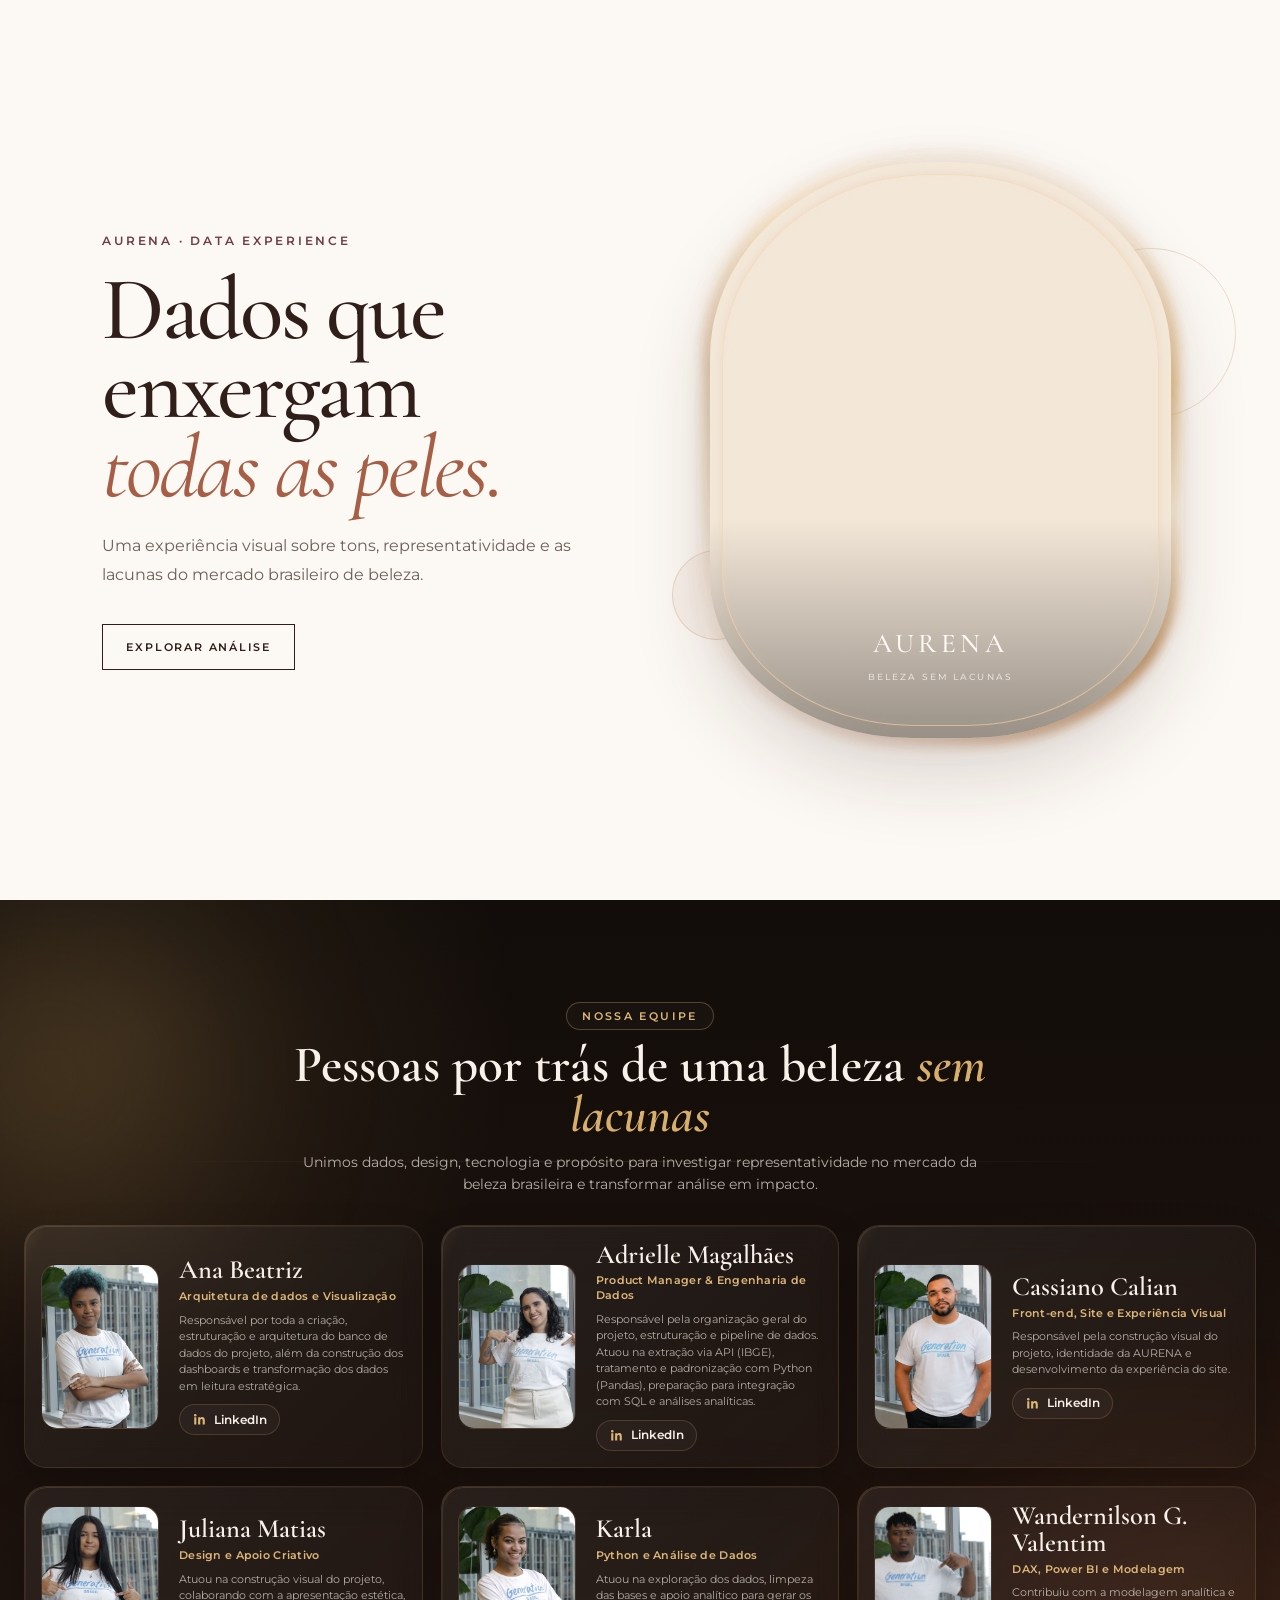
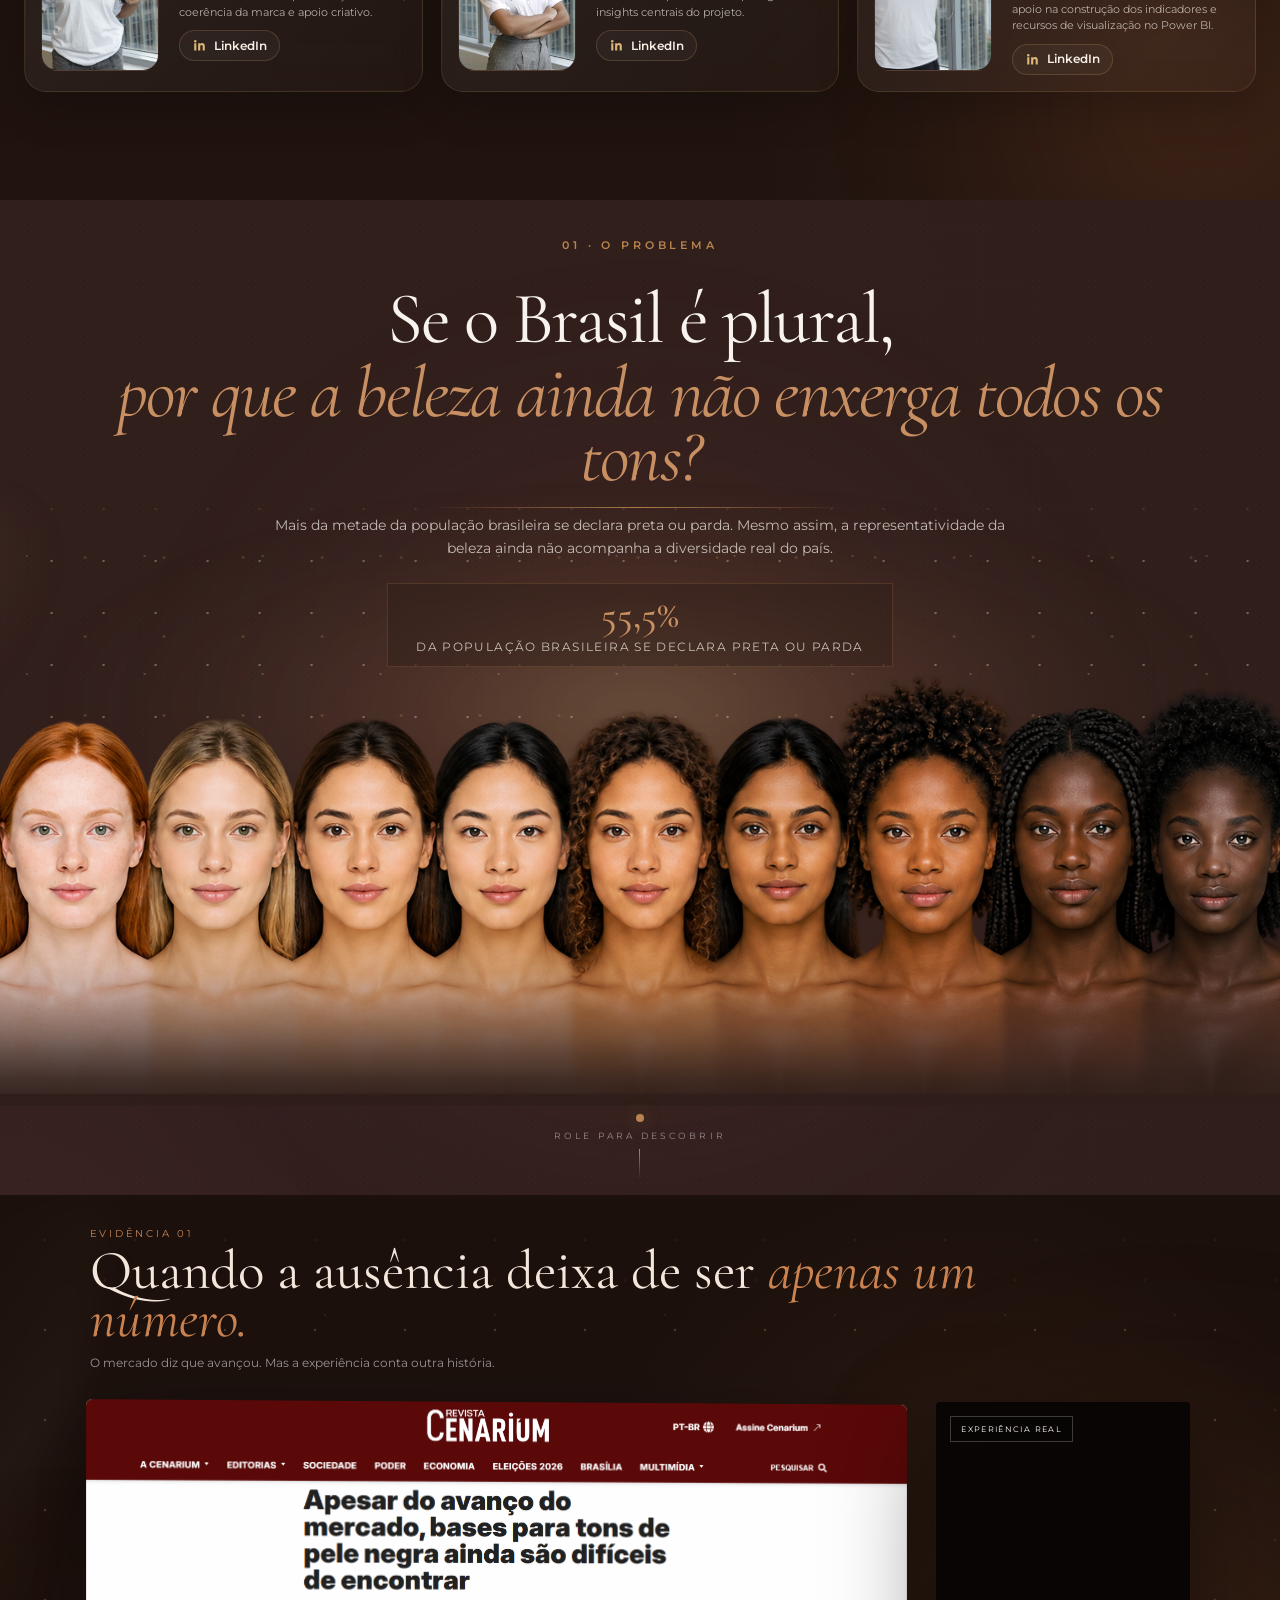
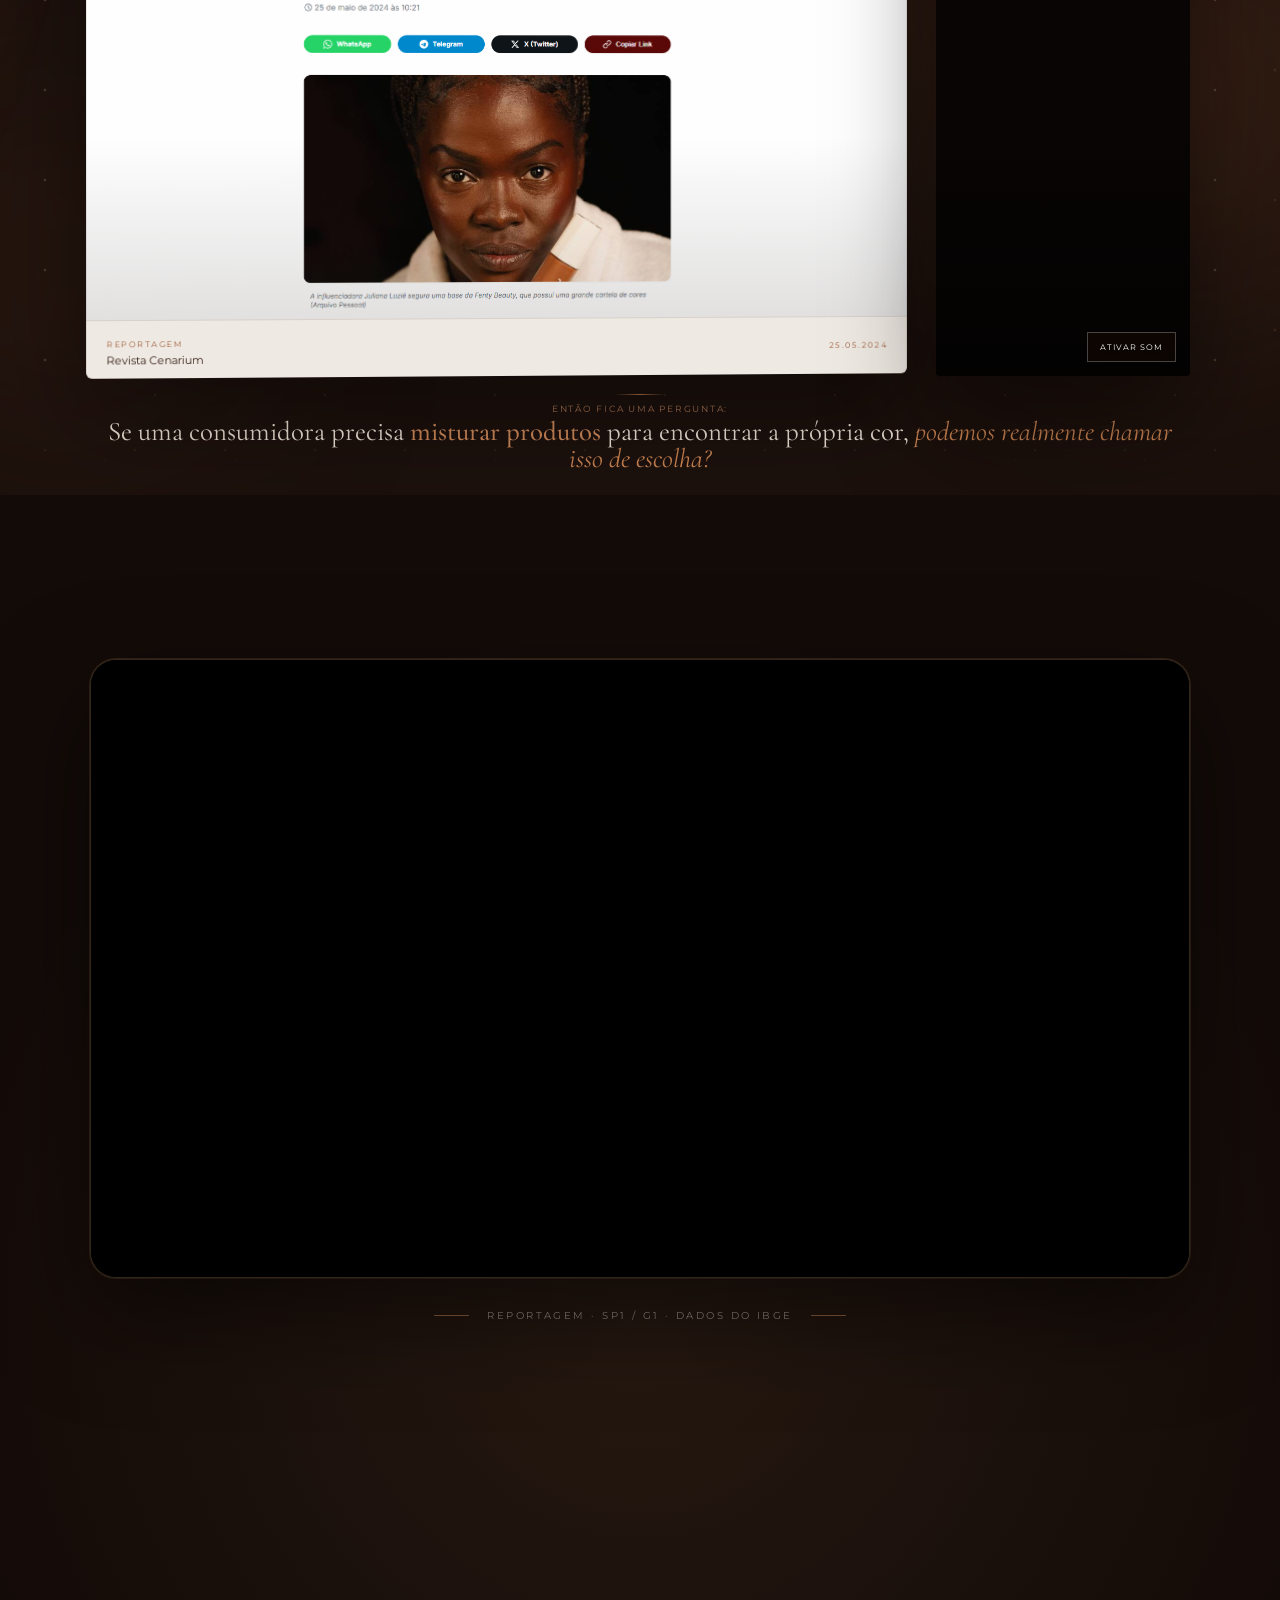
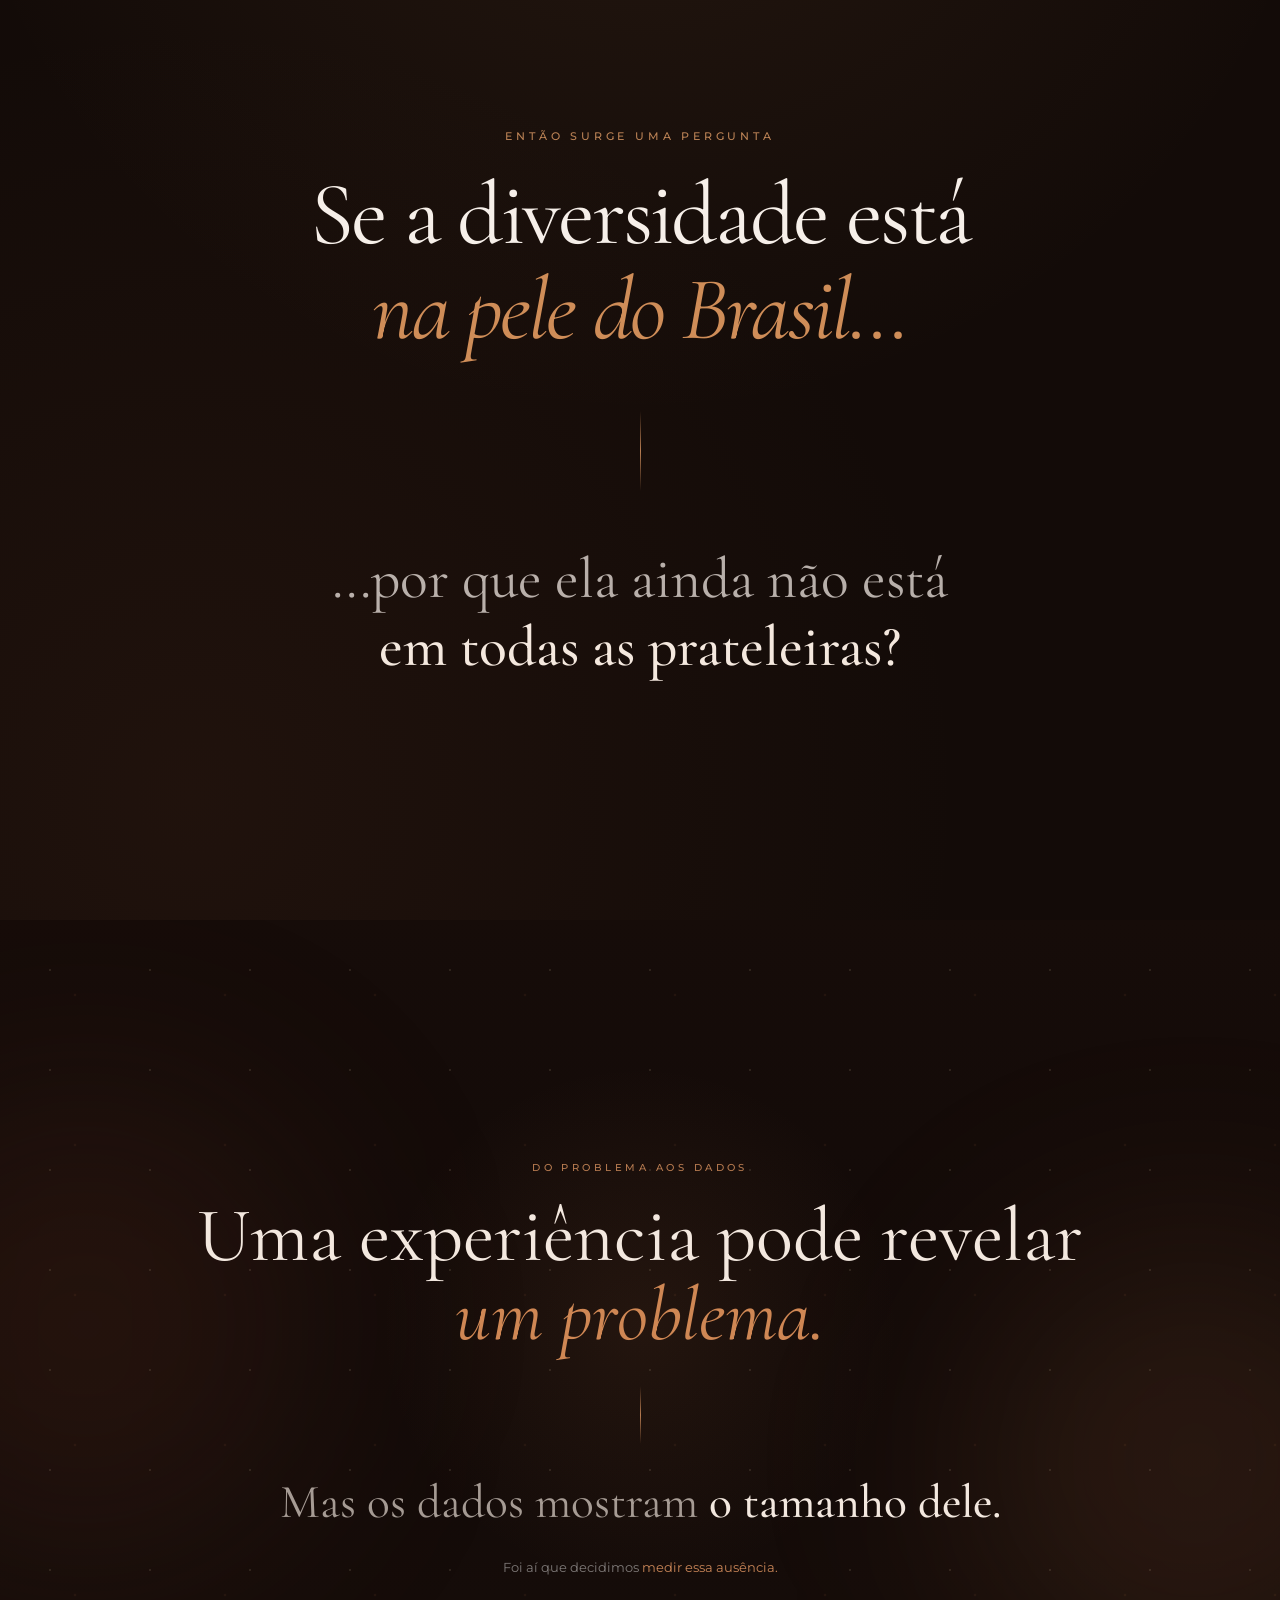
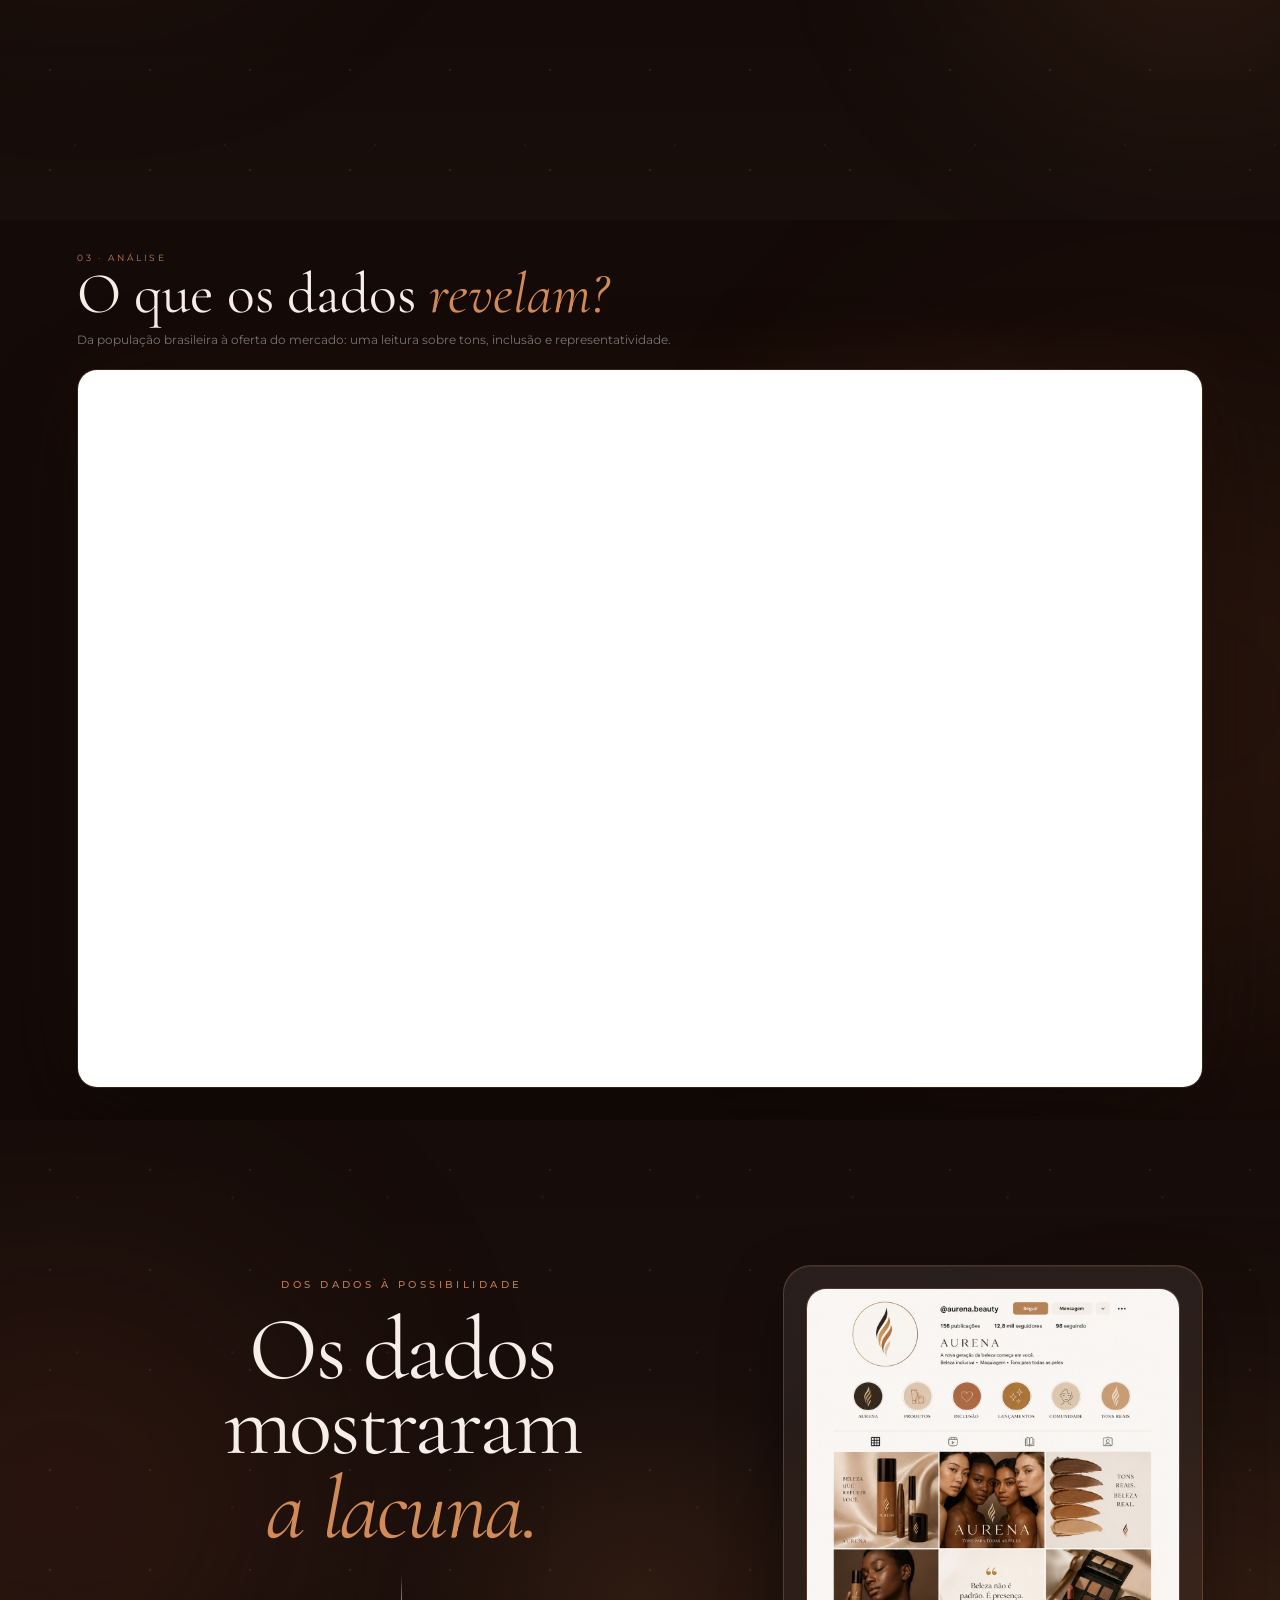
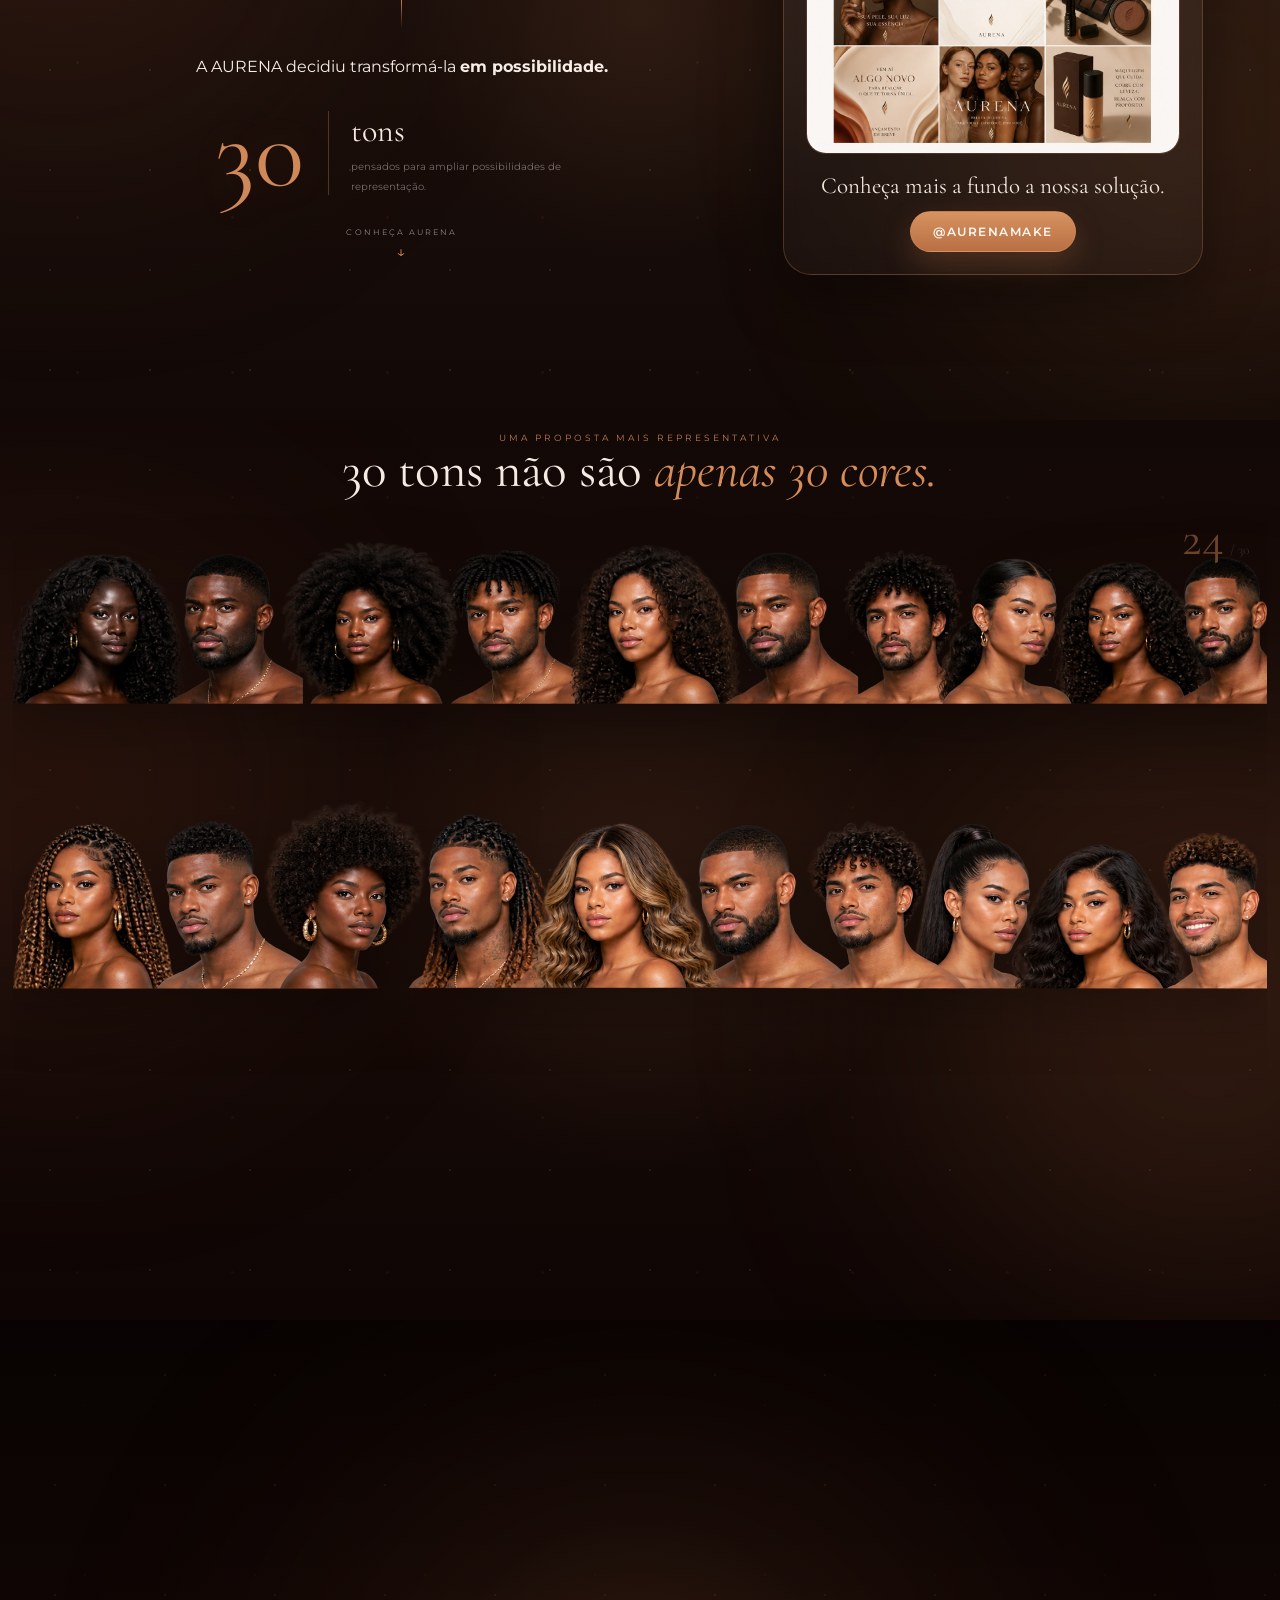
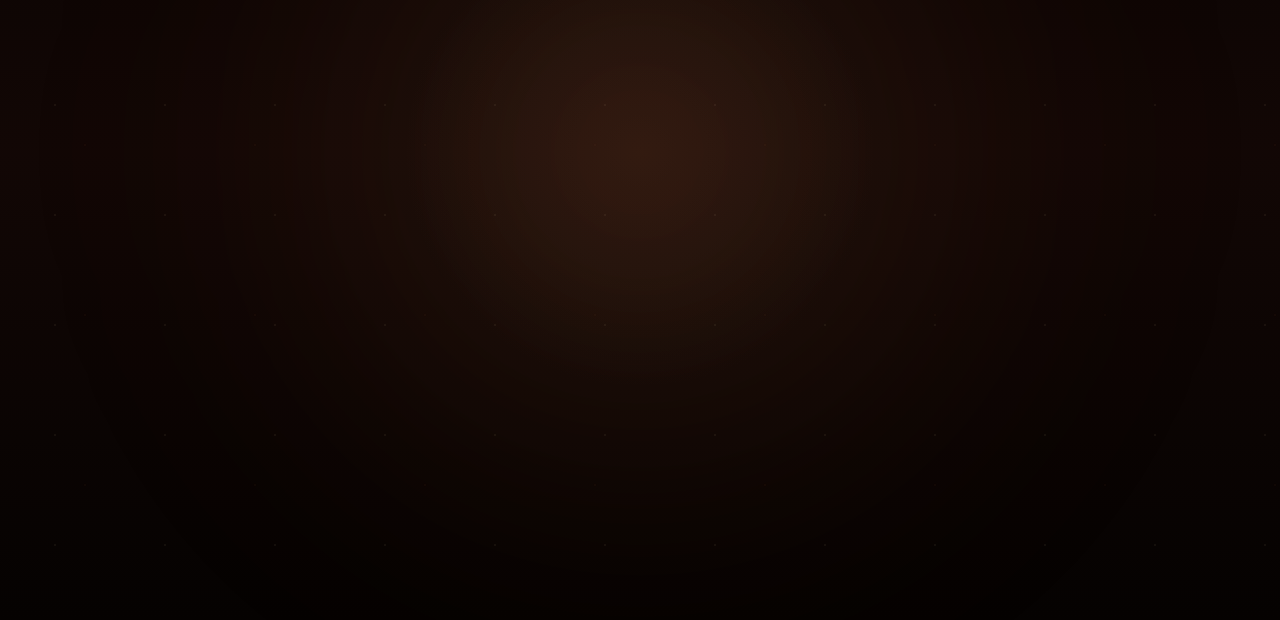
==== commit e6308bae: "Adiciona botão de documentação" ====
--- a/app/index.html
+++ b/app/index.html
@@ -900,6 +900,8 @@
 
               <p>BELEZA SEM LACUNAS</p>
             </div>
+
+            <!-- FECHA manifesto-final-content -->
           </div>
         </section>
       </section>
